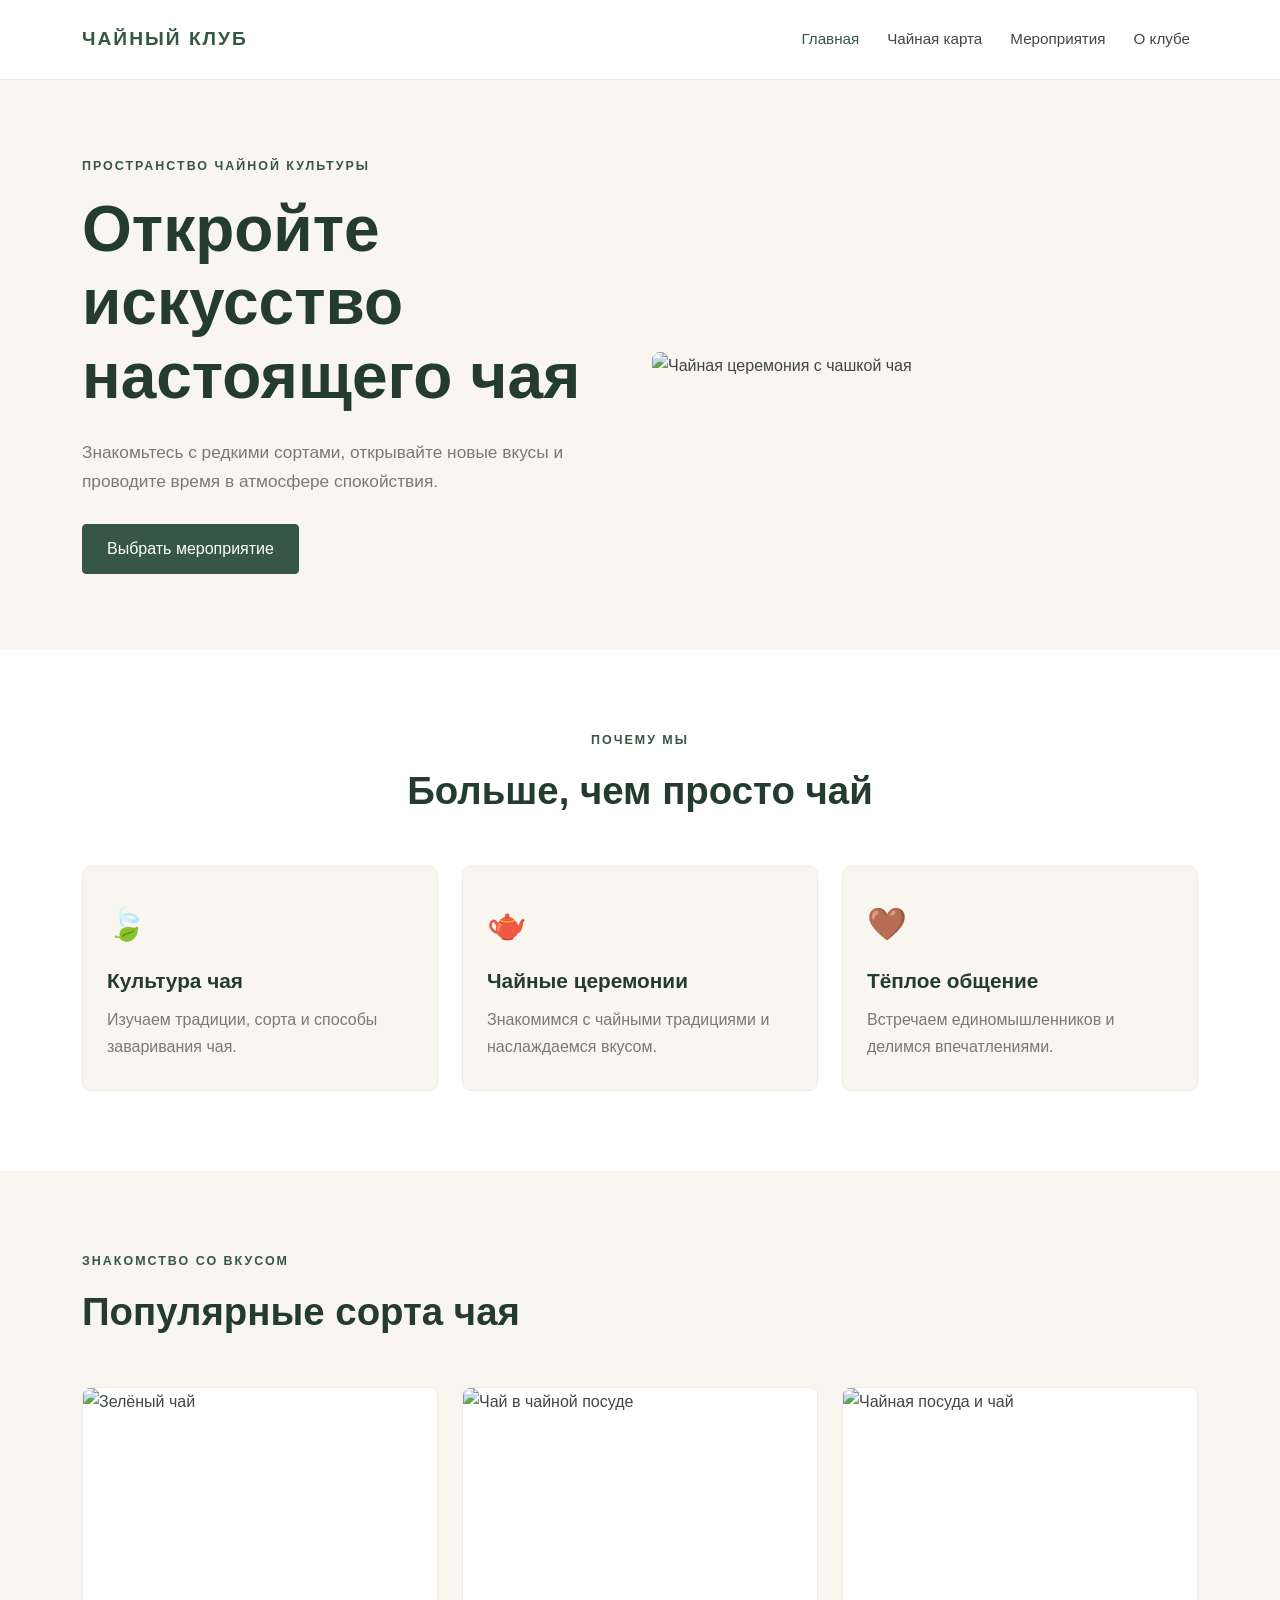
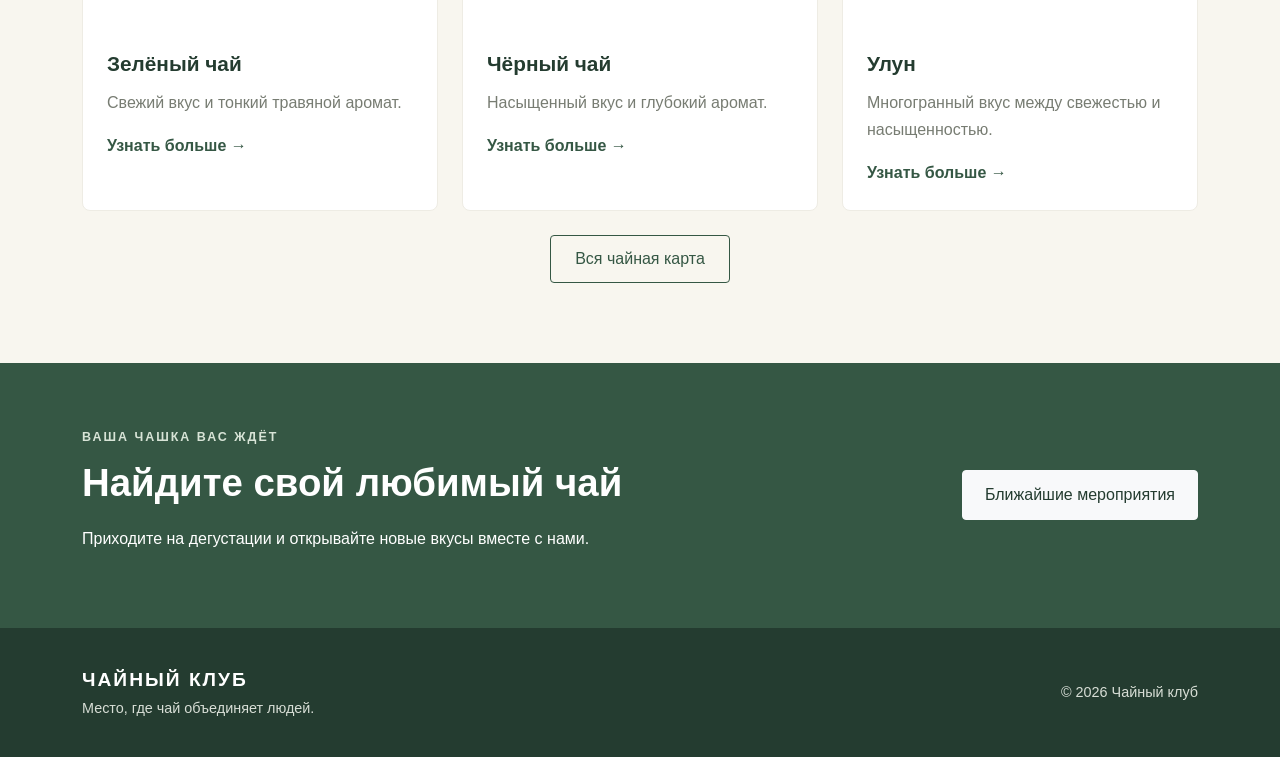
==== index.html @ 10e585de "Create tea club website with Bootstrap grid" ====
<!DOCTYPE html>
<html lang="ru">
<head>
    <meta charset="UTF-8">
    <meta name="viewport" content="width=device-width, initial-scale=1.0">
    <meta name="description" content="Чайный клуб — пространство чайной культуры, дегустаций и уютных встреч.">
    <title>Чайный клуб — пространство чайной культуры</title>

    <!-- Bootstrap CSS -->
    <link href="https://cdn.jsdelivr.net/npm/bootstrap@5.3.3/dist/css/bootstrap.min.css" rel="stylesheet">

    <!-- Собственные стили -->
    <link rel="stylesheet" href="css/custom.css">
</head>
<body>

    <!-- Шапка сайта -->
    <header class="site-header">
        <nav class="navbar navbar-expand-lg">
            <div class="container">
                <a class="navbar-brand" href="index.html">ЧАЙНЫЙ КЛУБ</a>

                <button class="navbar-toggler" type="button"
                        data-bs-toggle="collapse"
                        data-bs-target="#mainNavigation"
                        aria-controls="mainNavigation"
                        aria-expanded="false"
                        aria-label="Открыть меню">
                    <span class="navbar-toggler-icon"></span>
                </button>

                <div class="collapse navbar-collapse" id="mainNavigation">
                    <ul class="navbar-nav ms-auto">
                        <li class="nav-item">
                            <a class="nav-link active" href="index.html">Главная</a>
                        </li>
                        <li class="nav-item">
                            <a class="nav-link" href="tea.html">Чайная карта</a>
                        </li>
                        <li class="nav-item">
                            <a class="nav-link" href="events.html">Мероприятия</a>
                        </li>
                        <li class="nav-item">
                            <a class="nav-link" href="about.html">О клубе</a>
                        </li>
                    </ul>
                </div>
            </div>
        </nav>
    </header>

    <main>
        <!-- Главный экран -->
        <section class="hero-section">
            <div class="container">
                <div class="row align-items-center g-4">
                    <div class="col-12 col-lg-6">
                        <p class="hero-label">ПРОСТРАНСТВО ЧАЙНОЙ КУЛЬТУРЫ</p>
                        <h1>Откройте искусство настоящего чая</h1>
                        <p class="hero-description">
                            Знакомьтесь с редкими сортами, открывайте новые вкусы
                            и проводите время в атмосфере спокойствия.
                        </p>
                        <a href="events.html" class="btn btn-tea">
                            Выбрать мероприятие
                        </a>
                    </div>

                    <div class="col-12 col-lg-6">
                        <img
                            src="https://images.unsplash.com/photo-1544787219-7f47ccb76574?auto=format&fit=crop&w=1000&q=85"
                            class="img-fluid hero-image"
                            alt="Чайная церемония с чашкой чая">
                    </div>
                </div>
            </div>
        </section>

        <!-- Преимущества клуба -->
        <section class="advantages-section section-padding">
            <div class="container">
                <div class="section-heading text-center">
                    <p class="section-label">ПОЧЕМУ МЫ</p>
                    <h2>Больше, чем просто чай</h2>
                </div>

                <div class="row g-4 mt-3">
                    <div class="col-12 col-md-4">
                        <article class="advantage-card h-100">
                            <div class="advantage-icon">🍃</div>
                            <h3>Культура чая</h3>
                            <p>Изучаем традиции, сорта и способы заваривания чая.</p>
                        </article>
                    </div>

                    <div class="col-12 col-md-4">
                        <article class="advantage-card h-100">
                            <div class="advantage-icon">🫖</div>
                            <h3>Чайные церемонии</h3>
                            <p>Знакомимся с чайными традициями и наслаждаемся вкусом.</p>
                        </article>
                    </div>

                    <div class="col-12 col-md-4">
                        <article class="advantage-card h-100">
                            <div class="advantage-icon">🤎</div>
                            <h3>Тёплое общение</h3>
                            <p>Встречаем единомышленников и делимся впечатлениями.</p>
                        </article>
                    </div>
                </div>
            </div>
        </section>

        <!-- Популярные сорта чая -->
        <section class="tea-section section-padding">
            <div class="container">
                <div class="section-heading">
                    <p class="section-label">ЗНАКОМСТВО СО ВКУСОМ</p>
                    <h2>Популярные сорта чая</h2>
                </div>

                <div class="row g-4 mt-2">
                    <div class="col-12 col-md-6 col-lg-4">
                        <article class="tea-card h-100">
                            <img
                                src="https://images.unsplash.com/photo-1556679343-c7306c1976bc?auto=format&fit=crop&w=800&q=85"
                                class="card-img-top"
                                alt="Зелёный чай">
                            <div class="tea-card-body">
                                <h3>Зелёный чай</h3>
                                <p>Свежий вкус и тонкий травяной аромат.</p>
                                <a href="tea.html" class="text-link">Узнать больше →</a>
                            </div>
                        </article>
                    </div>

                    <div class="col-12 col-md-6 col-lg-4">
                        <article class="tea-card h-100">
                            <img
                                src="https://images.unsplash.com/photo-1571934811356-5cc061b6821f?auto=format&fit=crop&w=800&q=85"
                                class="card-img-top"
                                alt="Чай в чайной посуде">
                            <div class="tea-card-body">
                                <h3>Чёрный чай</h3>
                                <p>Насыщенный вкус и глубокий аромат.</p>
                                <a href="tea.html" class="text-link">Узнать больше →</a>
                            </div>
                        </article>
                    </div>

                    <div class="col-12 col-md-6 col-lg-4">
                        <article class="tea-card h-100">
                            <img
                                src="https://images.unsplash.com/photo-1563911892437-1feda0179e1b?auto=format&fit=crop&w=800&q=85"
                                class="card-img-top"
                                alt="Чайная посуда и чай">
                            <div class="tea-card-body">
                                <h3>Улун</h3>
                                <p>Многогранный вкус между свежестью и насыщенностью.</p>
                                <a href="tea.html" class="text-link">Узнать больше →</a>
                            </div>
                        </article>
                    </div>
                </div>

                <div class="text-center mt-4">
                    <a href="tea.html" class="btn btn-outline-tea">
                        Вся чайная карта
                    </a>
                </div>
            </div>
        </section>

        <!-- Приглашение на мероприятие -->
        <section class="invitation-section">
            <div class="container">
                <div class="row align-items-center g-4">
                    <div class="col-12 col-lg-8">
                        <p class="section-label">ВАША ЧАШКА ВАС ЖДЁТ</p>
                        <h2>Найдите свой любимый чай</h2>
                        <p>Приходите на дегустации и открывайте новые вкусы вместе с нами.</p>
                    </div>
                    <div class="col-12 col-lg-4 text-lg-end">
                        <a href="events.html" class="btn btn-light">
                            Ближайшие мероприятия
                        </a>
                    </div>
                </div>
            </div>
        </section>
    </main>

    <!-- Подвал сайта -->
    <footer class="site-footer">
        <div class="container">
            <div class="row g-3 align-items-center">
                <div class="col-12 col-md-6">
                    <a class="footer-brand" href="index.html">ЧАЙНЫЙ КЛУБ</a>
                    <p class="footer-text">Место, где чай объединяет людей.</p>
                </div>
                <div class="col-12 col-md-6 text-md-end">
                    <p class="footer-text">© 2026 Чайный клуб</p>
                </div>
            </div>
        </div>
    </footer>
    
    <!-- Bootstrap JavaScript -->
    <script src="https://cdn.jsdelivr.net/npm/bootstrap@5.3.3/dist/js/bootstrap.bundle.min.js"></script>
</body>
</html>
---- css/custom.css ----
/* Основные настройки */
:root {
    --tea-green: #355744;
    --tea-dark: #243c30;
    --tea-cream: #f8f6ef;
    --tea-beige: #eee8da;
    --tea-text: #41483f;
    --tea-muted: #777c72;
    --tea-white: #ffffff;
}

body {
    margin: 0;
    background-color: var(--tea-white);
    color: var(--tea-text);
    font-family: Arial, sans-serif;
    line-height: 1.7;
}

h1, h2, h3, p {
    margin-top: 0;
}

h1, h2, h3 {
    color: var(--tea-dark);
    font-weight: 600;
}

h1 {
    font-size: clamp(2.3rem, 5vw, 4.2rem);
    line-height: 1.15;
    margin-bottom: 24px;
}

h2 {
    font-size: clamp(1.8rem, 3vw, 2.6rem);
    margin-bottom: 18px;
}

h3 {
    font-size: 1.3rem;
    margin-bottom: 12px;
}

a {
    text-decoration: none;
}

/* Шапка и навигация */
.site-header {
    background-color: var(--tea-white);
    border-bottom: 1px solid #ece9df;
}

.navbar {
    padding-top: 18px;
    padding-bottom: 18px;
}

.navbar-brand,
.footer-brand {
    color: var(--tea-green);
    font-size: 1.2rem;
    font-weight: 700;
    letter-spacing: 2px;
}

.navbar-brand:hover,
.footer-brand:hover {
    color: var(--tea-dark);
}

.navbar .nav-link {
    color: var(--tea-text);
    margin-left: 12px;
    font-size: 0.95rem;
    transition: color 0.2s ease;
}

.navbar .nav-link:hover,
.navbar .nav-link.active {
    color: var(--tea-green);
}

/* Главный экран */
.hero-section {
    background-color: var(--tea-cream);
    padding: 76px 0;
}

.hero-label,
.section-label {
    color: var(--tea-green);
    font-size: 0.78rem;
    font-weight: 700;
    letter-spacing: 2px;
    margin-bottom: 16px;
}

.hero-description {
    max-width: 520px;
    color: var(--tea-muted);
    font-size: 1.08rem;
    margin-bottom: 28px;
}

.hero-image {
    width: 100%;
    height: 440px;
    object-fit: cover;
    border-radius: 8px;
}

/* Кнопки */
.btn-tea {
    background-color: var(--tea-green);
    color: var(--tea-white);
    border: 1px solid var(--tea-green);
    border-radius: 4px;
    padding: 12px 24px;
    transition: background-color 0.2s ease;
}

.btn-tea:hover {
    background-color: var(--tea-dark);
    border-color: var(--tea-dark);
    color: var(--tea-white);
}

.btn-outline-tea {
    color: var(--tea-green);
    border: 1px solid var(--tea-green);
    border-radius: 4px;
    padding: 11px 24px;
}

.btn-outline-tea:hover {
    background-color: var(--tea-green);
    color: var(--tea-white);
}

/* Общие отступы и заголовки секций */
.section-padding {
    padding: 80px 0;
}

.section-heading {
    margin-bottom: 28px;
}

.section-heading.text-center {
    max-width: 700px;
    margin-left: auto;
    margin-right: auto;
}

/* Преимущества клуба */
.advantages-section {
    background-color: var(--tea-white);
}

.advantage-card {
    background-color: var(--tea-cream);
    border: 1px solid #eeece4;
    border-radius: 8px;
    padding: 30px 24px;
    transition: transform 0.2s ease, box-shadow 0.2s ease;
}

.advantage-card:hover {
    transform: translateY(-4px);
    box-shadow: 0 10px 28px rgba(36, 60, 48, 0.08);
}

.advantage-icon {
    font-size: 2rem;
    margin-bottom: 18px;
}

.advantage-card p {
    color: var(--tea-muted);
    margin-bottom: 0;
}

/* Карточки чая */
.tea-section {
    background-color: var(--tea-cream);
}

.tea-card {
    overflow: hidden;
    background-color: var(--tea-white);
    border: 1px solid #eeece4;
    border-radius: 8px;
    transition: transform 0.2s ease, box-shadow 0.2s ease;
}

.tea-card:hover {
    transform: translateY(-4px);
    box-shadow: 0 12px 28px rgba(36, 60, 48, 0.1);
}

.tea-card .card-img-top {
    display: block;
    width: 100%;
    height: 240px;
    object-fit: cover;
}

.tea-card-body {
    padding: 24px;
}

.tea-card-body p {
    color: var(--tea-muted);
}

.text-link {
    color: var(--tea-green);
    font-weight: 600;
}

.text-link:hover {
    color: var(--tea-dark);
}

/* Приглашение на мероприятие */
.invitation-section {
    padding: 64px 0;
    background-color: var(--tea-green);
    color: var(--tea-white);
}

.invitation-section h2 {
    color: var(--tea-white);
}

.invitation-section p {
    margin-bottom: 12px;
}

.invitation-section .section-label {
    color: #d8e4d7;
}

.invitation-section .btn-light {
    color: var(--tea-dark);
    border-radius: 4px;
    padding: 12px 22px;
}

.invitation-section .btn-light:hover {
    background-color: var(--tea-beige);
}

/* Подвал сайта */
.site-footer {
    background-color: var(--tea-dark);
    color: var(--tea-white);
    padding: 36px 0;
}

.footer-brand {
    color: var(--tea-white);
}

.footer-brand:hover {
    color: #d8e4d7;
}

.footer-text {
    color: #d8ded6;
    margin-bottom: 0;
    font-size: 0.9rem;
}

/* Адаптация под небольшие экраны */
@media (max-width: 767.98px) {
    .hero-section {
        padding: 44px 0;
    }

    .hero-image {
        height: 300px;
    }

    .section-padding {
        padding: 54px 0;
    }

    .navbar .nav-link {
        margin-left: 0;
        padding: 10px 0;
    }

    .invitation-section {
        padding: 48px 0;
    }

    .tea-card .card-img-top {
        height: 220px;
    }
}
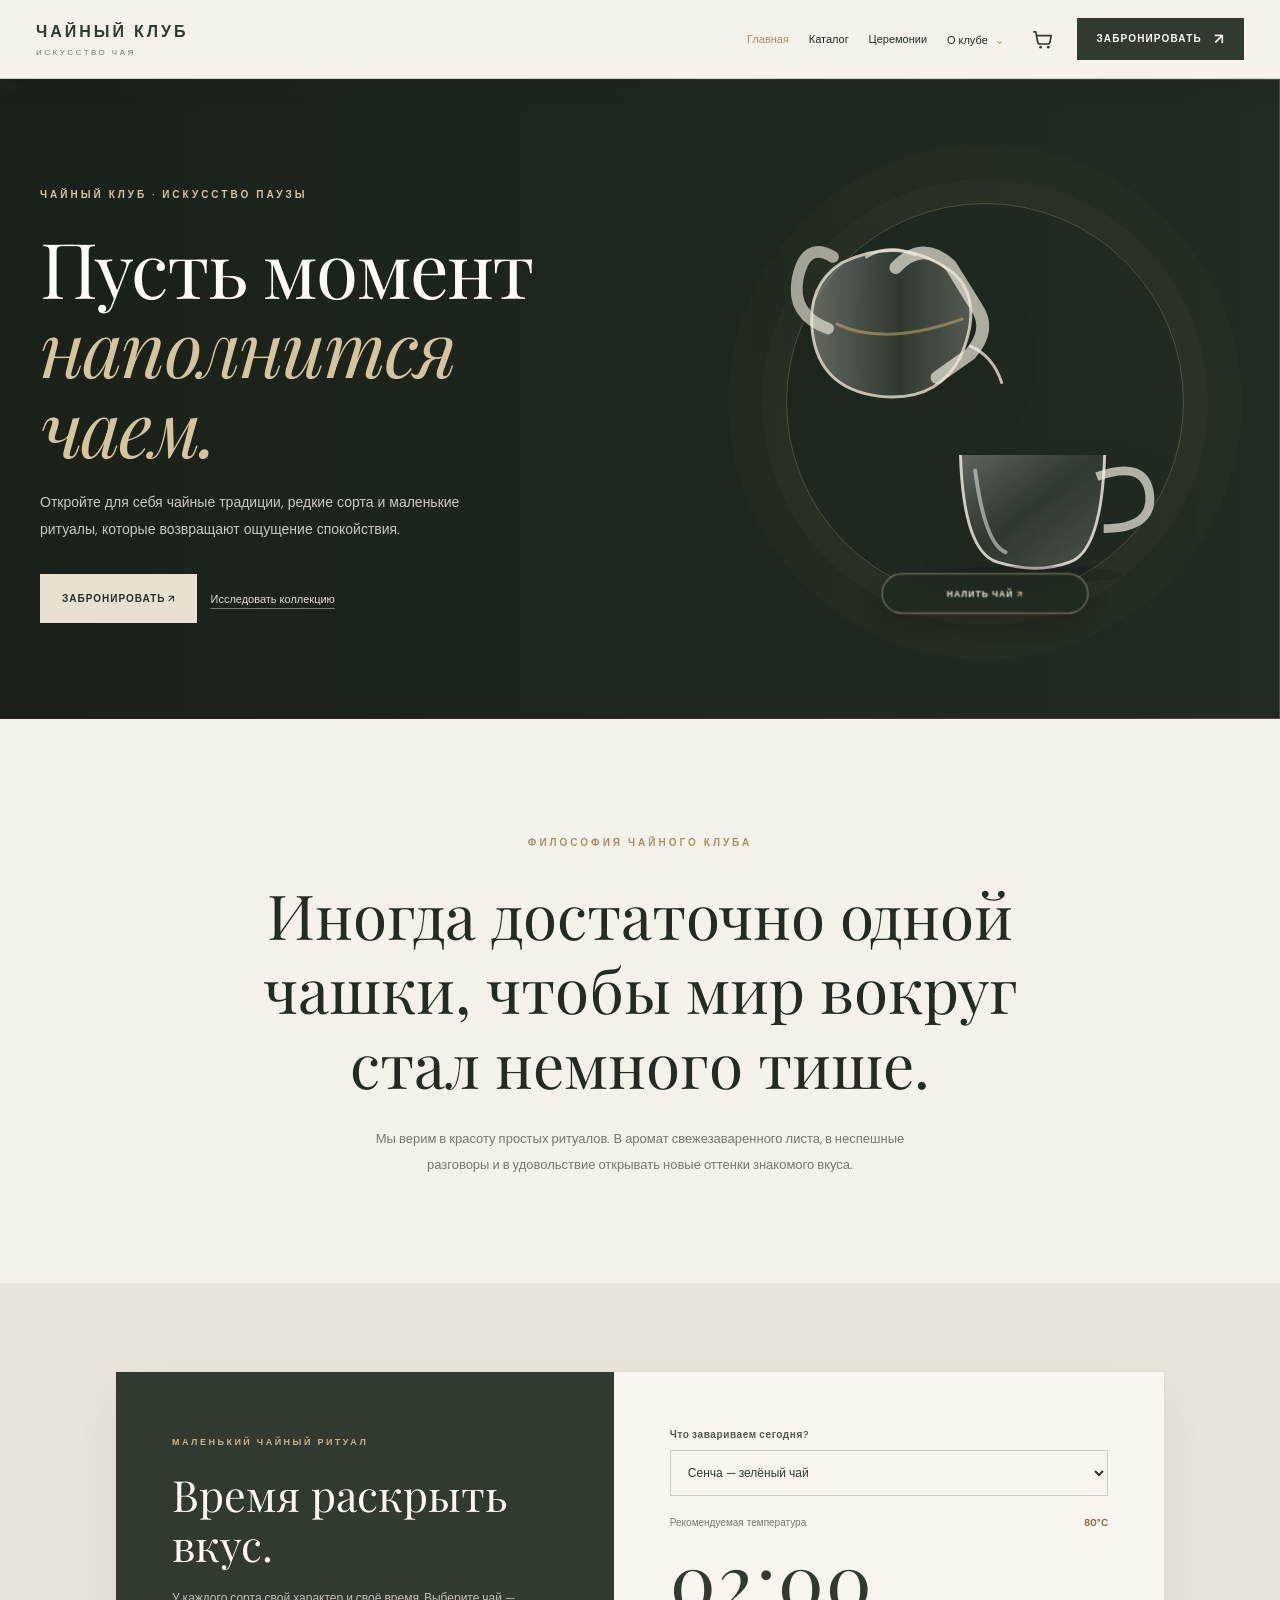
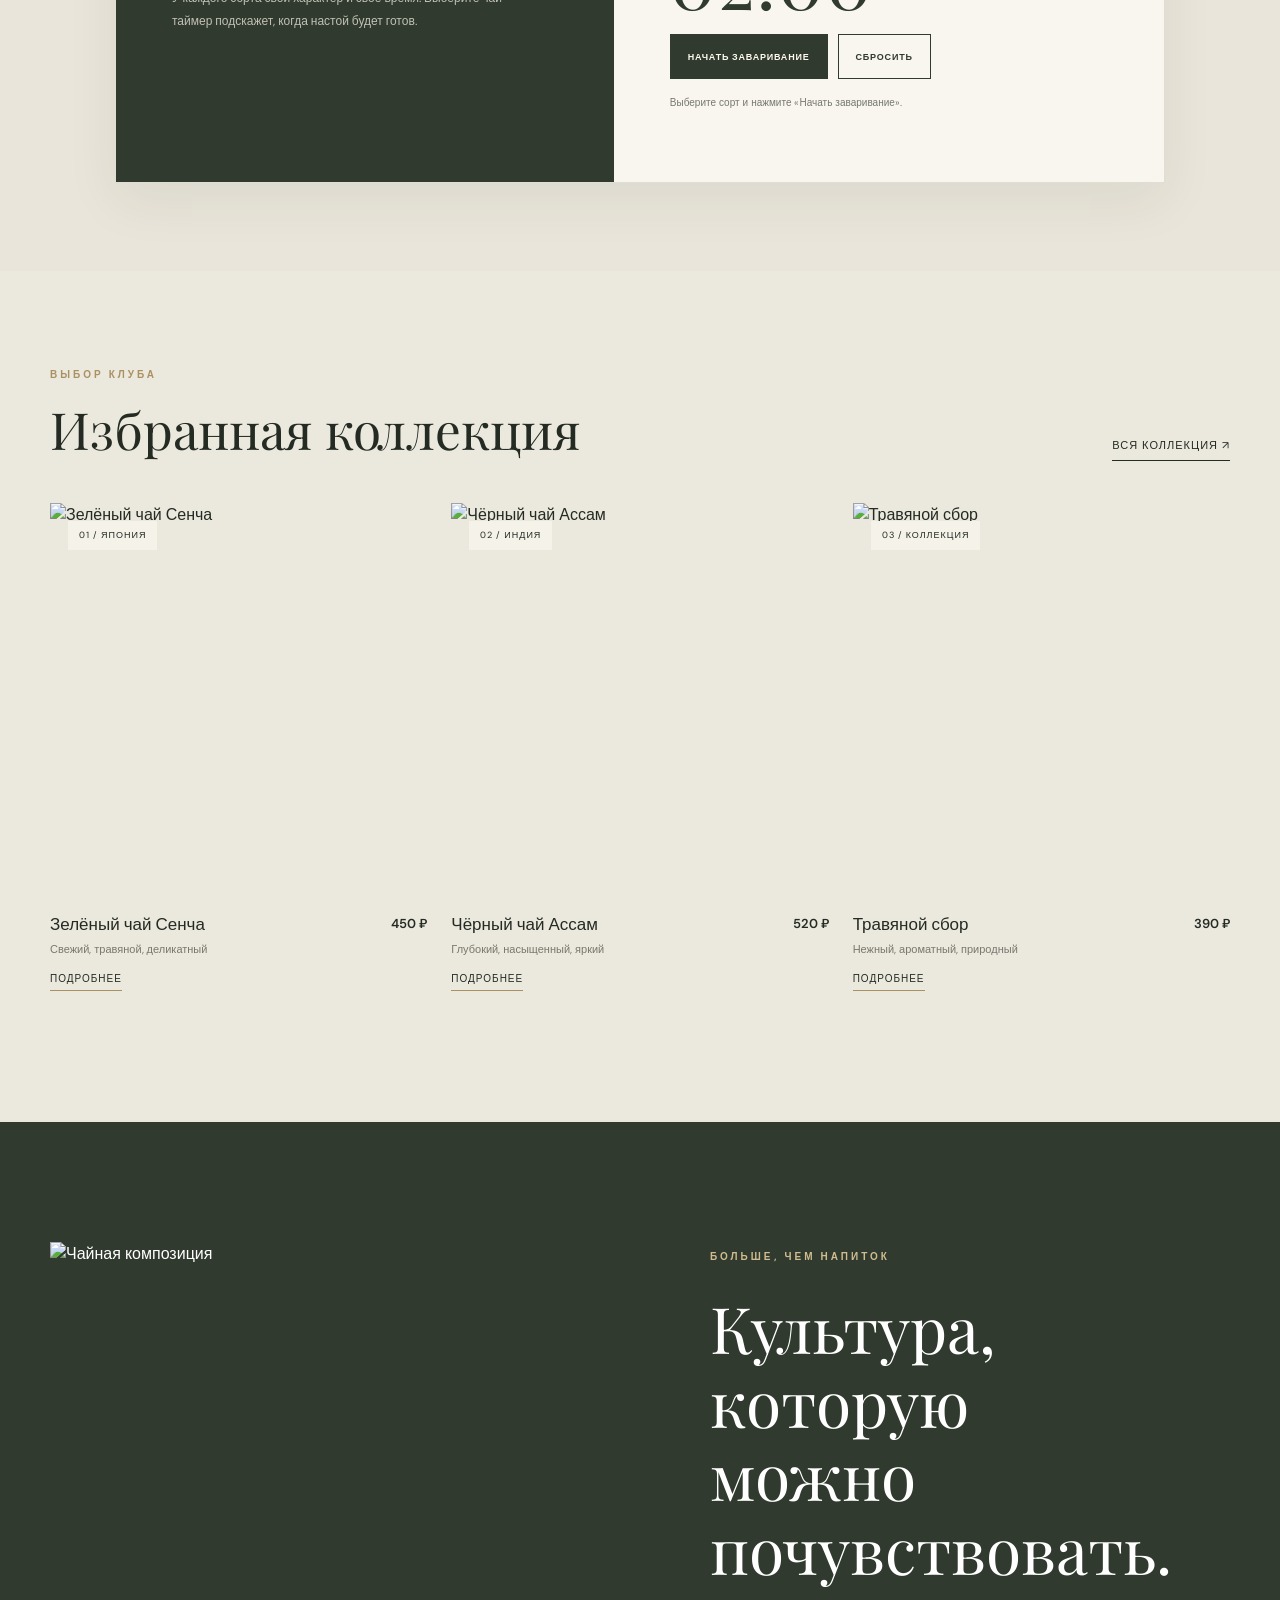
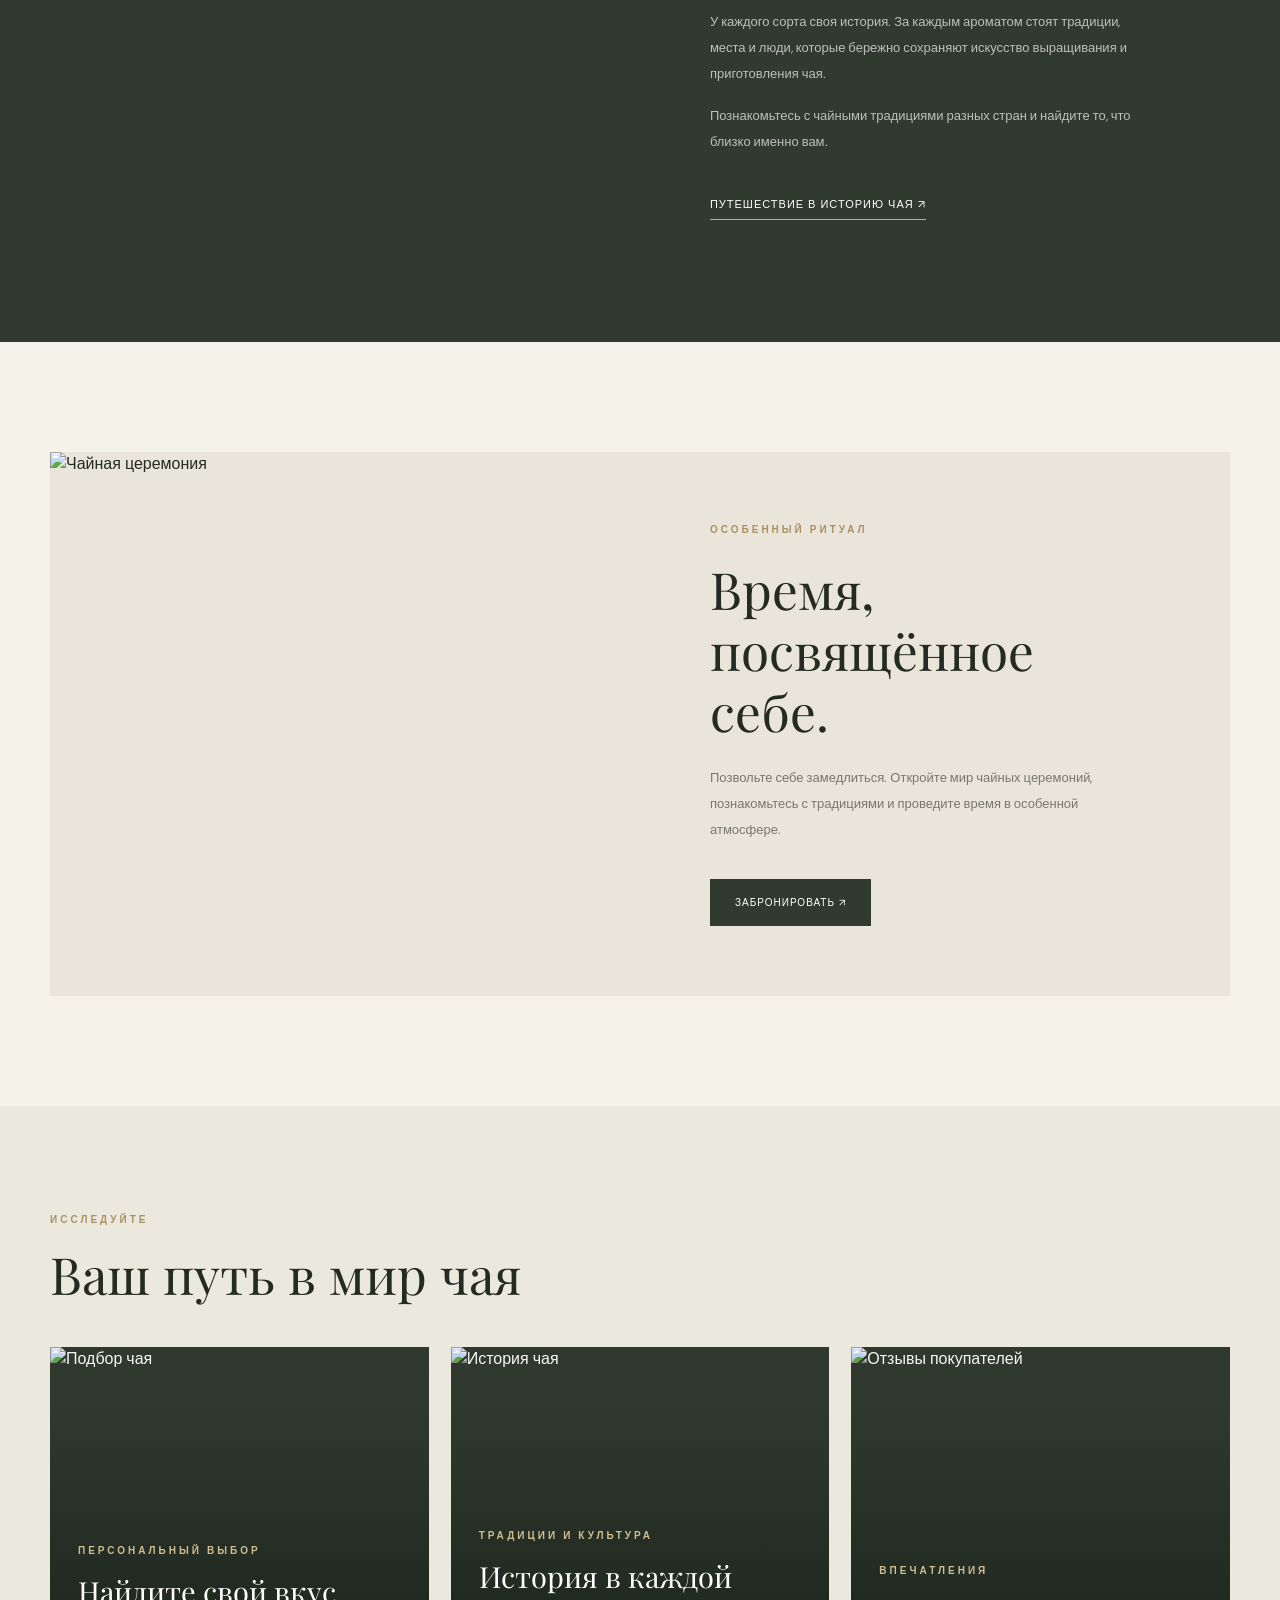
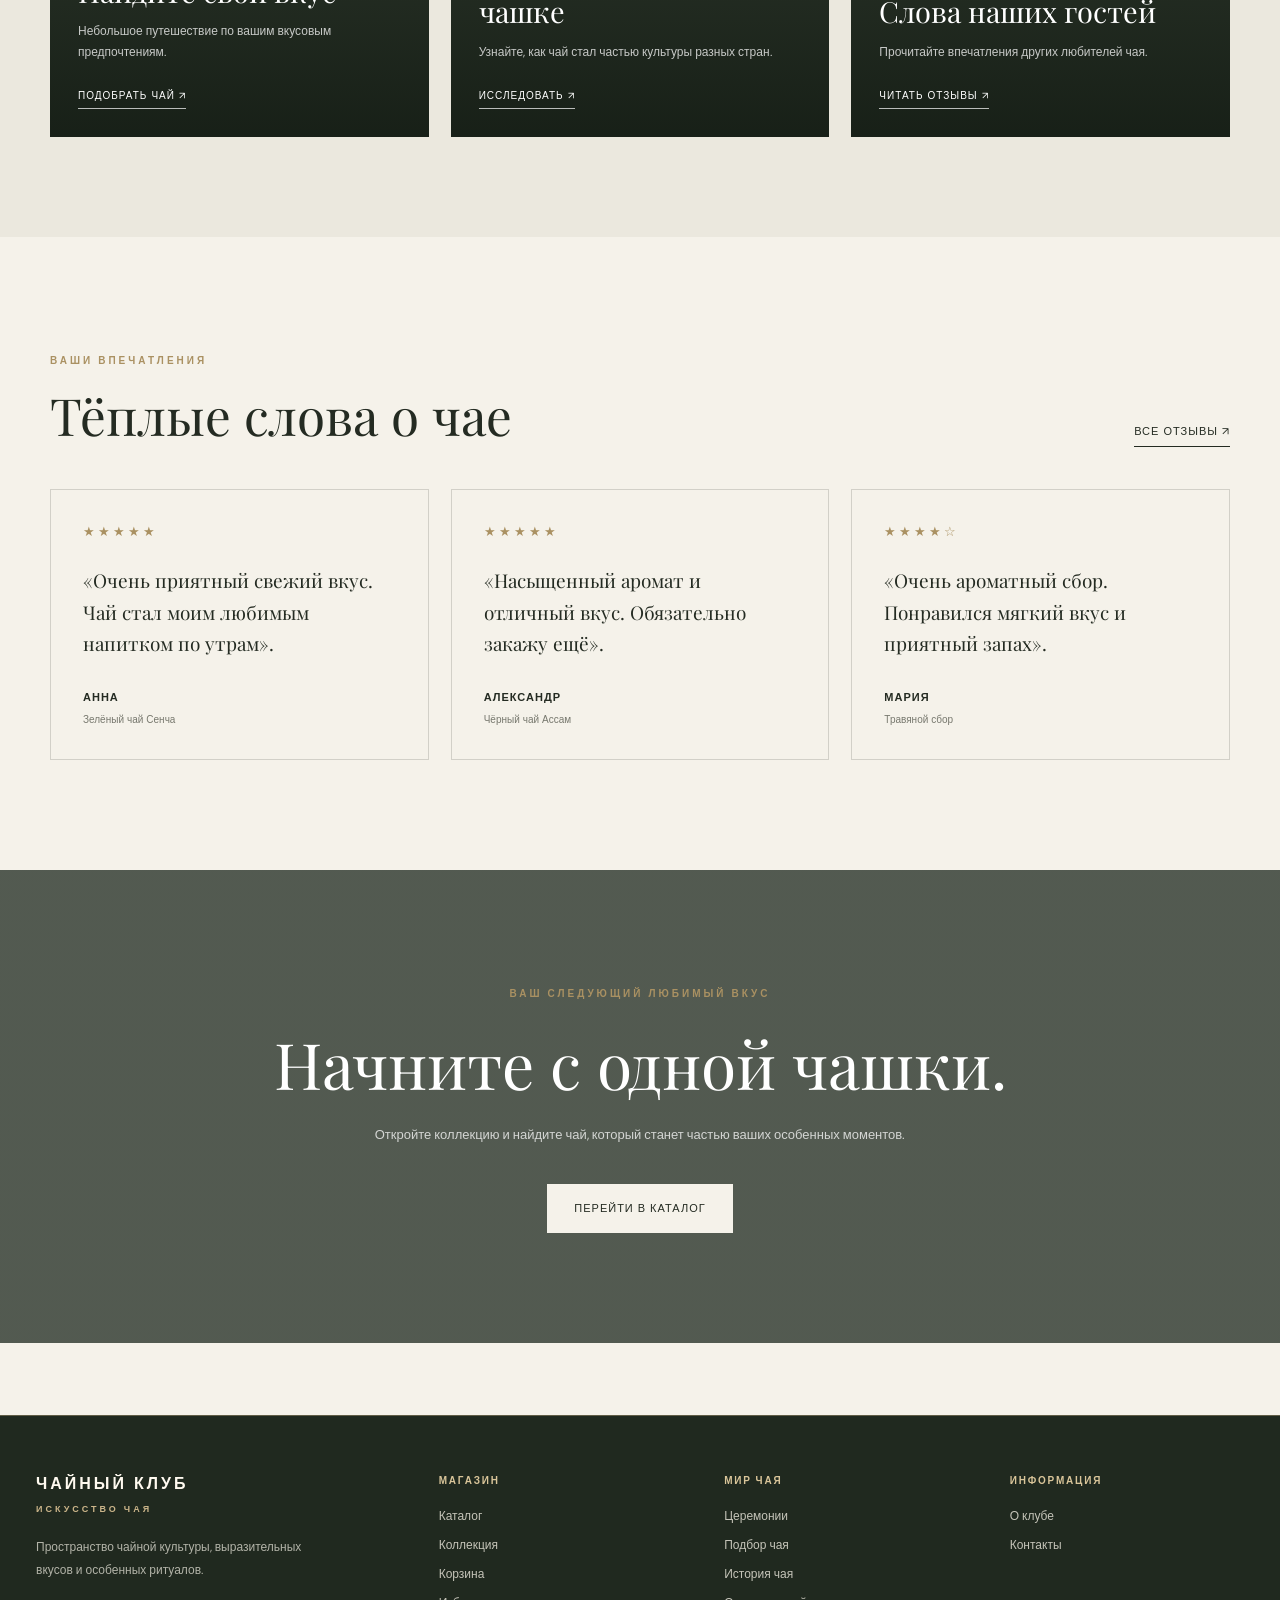
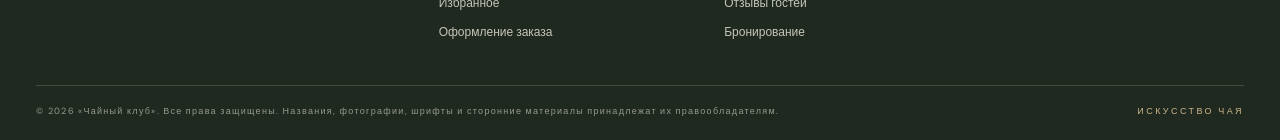
==== commit 7dc8cda7: "Update Tea Club website" ====
--- a/index.html
+++ b/index.html
@@ -1,213 +1,1172 @@
 
 <!DOCTYPE html>
+
 <html lang="ru">
 <head>
-    <meta charset="UTF-8">
-    <meta name="viewport" content="width=device-width, initial-scale=1.0">
-    <meta name="description" content="Чайный клуб — пространство чайной культуры, дегустаций и уютных встреч.">
-    <title>Чайный клуб — пространство чайной культуры</title>
-
-    <!-- Bootstrap CSS -->
-    <link href="https://cdn.jsdelivr.net/npm/bootstrap@5.3.3/dist/css/bootstrap.min.css" rel="stylesheet">
-
-    <!-- Собственные стили -->
-    <link rel="stylesheet" href="css/custom.css">
+<meta charset="utf-8"/>
+<meta content="width=device-width, initial-scale=1.0" name="viewport"/>
+<title>ЧАЙНЫЙ КЛУБ — искусство настоящего чая</title>
+<meta content="Главная страница Чайного клуба: культура чая, популярные сорта и знакомство с коллекцией." name="description"/>
+<link href="https://fonts.googleapis.com" rel="preconnect"/>
+<link crossorigin="" href="https://fonts.gstatic.com" rel="preconnect"/>
+<link href="https://fonts.googleapis.com/css2?family=DM+Sans:wght@400;500;600;700&amp;family=Playfair+Display:wght@400;500;600;700&amp;display=swap" rel="stylesheet"/>
+<link href="https://cdn.jsdelivr.net/npm/bootstrap@5.3.3/dist/css/bootstrap.min.css" rel="stylesheet"/>
+<style>
+        :root {
+            --ink: #242b22;
+            --olive: #485442;
+            --olive-dark: #303a2e;
+            --cream: #f5f2ea;
+            --paper: #ebe7dc;
+            --muted: #77786e;
+            --gold: #aa9162;
+            --line: rgba(36,43,34,.17);
+        }
+
+        * {
+            box-sizing: border-box;
+        }
+
+        html {
+            scroll-behavior: smooth;
+        }
+
+        body {
+            margin: 0;
+            background: var(--cream);
+            color: var(--ink);
+            font-family: "DM Sans", sans-serif;
+            font-weight: 400;
+        }
+
+        a {
+            color: inherit;
+            text-decoration: none;
+        }
+
+        img {
+            display: block;
+            max-width: 100%;
+        }
+
+        .container-premium {
+            width: min(1320px, calc(100% - 100px));
+            margin: auto;
+        }
+
+        .eyebrow {
+            font-size: 10px;
+            letter-spacing: 3px;
+            text-transform: uppercase;
+            color: var(--gold);
+            font-weight: 700;
+        }
+
+        .serif {
+            font-family: "Playfair Display", Georgia, serif;
+            font-weight: 400;
+        }
+
+        /* NAVIGATION */
+
+        .premium-nav {
+            position: relative;
+            z-index: 100;
+            background: var(--cream);
+            border-bottom: 1px solid var(--line);
+        }
+
+        .nav-inner {
+            min-height: 82px;
+            display: flex;
+            align-items: center;
+            justify-content: space-between;
+            gap: 30px;
+        }
+
+        .brand {
+            font-size: 18px;
+            letter-spacing: 4px;
+            font-weight: 700;
+            white-space: nowrap;
+        }
+
+        .brand small {
+            display: block;
+            font-size: 8px;
+            font-weight: 500;
+            letter-spacing: 3px;
+            color: var(--muted);
+            margin-top: 4px;
+        }
+
+        .nav-links {
+            display: flex;
+            align-items: center;
+            gap: 26px;
+            font-size: 12px;
+        }
+
+        .nav-links a {
+            transition: color .2s;
+        }
+
+        .nav-links a:hover {
+            color: var(--gold);
+        }
+
+        .nav-actions {
+            display: flex;
+            gap: 18px;
+            align-items: center;
+            font-size: 12px;
+            white-space: nowrap;
+        }
+
+        .nav-menu-btn {
+            display: none;
+            background: none;
+            border: 1px solid var(--line);
+            padding: 9px 13px;
+            font-size: 12px;
+        }
+
+        /* HERO */
+
+        .hero {
+            min-height: 700px;
+            position: relative;
+            display: flex;
+            align-items: center;
+            overflow: hidden;
+            background: #323c30;
+            color: white;
+        }
+
+        .hero-image {
+            position: absolute;
+            inset: 0;
+            width: 100%;
+            height: 100%;
+            object-fit: cover;
+            object-position: center 55%;
+        }
+
+        .hero::after {
+            content: "";
+            position: absolute;
+            inset: 0;
+            background: linear-gradient(
+                90deg,
+                rgba(22,29,22,.88) 0%,
+                rgba(22,29,22,.65) 42%,
+                rgba(22,29,22,.08) 100%
+            );
+        }
+
+        .hero-content {
+            position: relative;
+            z-index: 2;
+            width: min(1320px, calc(100% - 100px));
+            margin: auto;
+            padding: 90px 0;
+        }
+
+        .hero .eyebrow {
+            color: #d0bc91;
+        }
+
+        .hero h1 {
+            max-width: 760px;
+            font-size: clamp(52px, 7vw, 100px);
+            line-height: 1.04;
+            margin: 32px 0 24px;
+            letter-spacing: -2px;
+        }
+
+        .hero-description {
+            max-width: 420px;
+            color: rgba(255,255,255,.78);
+            line-height: 1.9;
+            font-size: 14px;
+        }
+
+        .hero-buttons {
+            display: flex;
+            gap: 15px;
+            margin-top: 38px;
+            flex-wrap: wrap;
+        }
+
+        .button-light {
+            display: inline-flex;
+            align-items: center;
+            justify-content: center;
+            padding: 16px 27px;
+            background: var(--cream);
+            color: var(--ink);
+            font-size: 11px;
+            letter-spacing: 1px;
+            text-transform: uppercase;
+            transition: .25s;
+        }
+
+        .button-light:hover {
+            background: white;
+            transform: translateY(-2px);
+        }
+
+        .button-outline-light {
+            display: inline-flex;
+            align-items: center;
+            justify-content: center;
+            padding: 15px 26px;
+            border: 1px solid rgba(255,255,255,.55);
+            color: white;
+            font-size: 11px;
+            letter-spacing: 1px;
+            text-transform: uppercase;
+            transition: .25s;
+        }
+
+        .button-outline-light:hover {
+            background: white;
+            color: var(--ink);
+        }
+
+        .hero-note {
+            position: absolute;
+            right: 50px;
+            bottom: 36px;
+            z-index: 2;
+            font-size: 9px;
+            letter-spacing: 2px;
+            color: rgba(255,255,255,.75);
+            text-transform: uppercase;
+        }
+
+        /* INTRO */
+
+        .intro {
+            padding: 110px 0 105px;
+            text-align: center;
+        }
+
+        .intro h2 {
+            max-width: 850px;
+            margin: 25px auto;
+            font-size: clamp(34px, 5vw, 62px);
+            line-height: 1.2;
+        }
+
+        .intro p {
+            max-width: 590px;
+            margin: auto;
+            color: var(--muted);
+            font-size: 13px;
+            line-height: 2;
+        }
+
+        /* COLLECTION */
+
+        .collection {
+            padding: 90px 0 110px;
+            background: #ebe8de;
+        }
+
+        .section-heading {
+            display: flex;
+            align-items: end;
+            justify-content: space-between;
+            gap: 25px;
+            margin-bottom: 42px;
+        }
+
+        .section-heading h2 {
+            font-size: clamp(35px, 4vw, 55px);
+            margin: 14px 0 0;
+        }
+
+        .minimal-link {
+            border-bottom: 1px solid var(--ink);
+            padding-bottom: 6px;
+            font-size: 11px;
+            letter-spacing: 1px;
+            text-transform: uppercase;
+        }
+
+        .product-grid {
+            display: grid;
+            grid-template-columns: repeat(3, 1fr);
+            gap: 24px;
+        }
+
+        .product-image {
+            position: relative;
+            overflow: hidden;
+            background: #ddd8ca;
+        }
+
+        .product-image img {
+            width: 100%;
+            height: 390px;
+            object-fit: cover;
+            transition: transform .6s;
+        }
+
+        .product-card:hover .product-image img {
+            transform: scale(1.045);
+        }
+
+        .product-tag {
+            position: absolute;
+            top: 18px;
+            left: 18px;
+            padding: 8px 11px;
+            background: var(--cream);
+            color: var(--ink);
+            font-size: 9px;
+            text-transform: uppercase;
+            letter-spacing: 1px;
+        }
+
+        .product-info {
+            padding: 21px 0;
+            display: flex;
+            justify-content: space-between;
+            gap: 15px;
+            align-items: start;
+        }
+
+        .product-info h3 {
+            font-size: 17px;
+            font-weight: 500;
+            margin: 0 0 7px;
+        }
+
+        .product-info p {
+            font-size: 11px;
+            color: var(--muted);
+            margin: 0;
+        }
+
+        .product-price {
+            font-size: 13px;
+            white-space: nowrap;
+            font-weight: 600;
+        }
+
+        .product-details {
+            display: inline-block;
+            margin-top: 13px;
+            font-size: 10px;
+            text-transform: uppercase;
+            letter-spacing: 1px;
+            border-bottom: 1px solid var(--gold);
+            padding-bottom: 4px;
+        }
+
+        /* BRAND STORY */
+
+        .story {
+            padding: 120px 0;
+            background: var(--olive-dark);
+            color: white;
+        }
+
+        .story-grid {
+            display: grid;
+            grid-template-columns: 1.05fr .95fr;
+            gap: 85px;
+            align-items: center;
+        }
+
+        .story-image {
+            width: 100%;
+            height: 580px;
+            object-fit: cover;
+        }
+
+        .story h2 {
+            font-size: clamp(40px, 5vw, 67px);
+            line-height: 1.15;
+            margin: 24px 0;
+        }
+
+        .story p {
+            color: rgba(255,255,255,.68);
+            font-size: 13px;
+            line-height: 2;
+            max-width: 430px;
+        }
+
+        .story .minimal-link {
+            display: inline-block;
+            margin-top: 25px;
+            border-color: rgba(255,255,255,.6);
+        }
+
+        .story .eyebrow {
+            color: #d0bc91;
+        }
+
+        /* EXPERIENCE */
+
+        .experience {
+            padding: 110px 0;
+        }
+
+        .experience-grid {
+            display: grid;
+            grid-template-columns: 1fr 1fr;
+            background: #e9e5da;
+        }
+
+        .experience-image {
+            min-height: 510px;
+            width: 100%;
+            height: 100%;
+            object-fit: cover;
+        }
+
+        .experience-content {
+            padding: 70px;
+            display: flex;
+            flex-direction: column;
+            justify-content: center;
+            align-items: flex-start;
+        }
+
+        .experience-content h2 {
+            font-size: clamp(36px, 4vw, 56px);
+            line-height: 1.2;
+            margin: 22px 0;
+        }
+
+        .experience-content p {
+            color: var(--muted);
+            font-size: 13px;
+            line-height: 2;
+            max-width: 400px;
+        }
+
+        .button-dark {
+            background: var(--olive-dark);
+            color: white;
+            padding: 16px 25px;
+            font-size: 10px;
+            text-transform: uppercase;
+            letter-spacing: 1px;
+            margin-top: 20px;
+            transition: .2s;
+        }
+
+        .button-dark:hover {
+            background: var(--gold);
+            color: white;
+        }
+
+        /* DISCOVER */
+
+        .discover {
+            padding: 100px 0;
+            background: #ebe8de;
+        }
+
+        .discover-grid {
+            display: grid;
+            grid-template-columns: repeat(3, 1fr);
+            gap: 22px;
+        }
+
+        .discover-card {
+            position: relative;
+            min-height: 390px;
+            overflow: hidden;
+            background: var(--olive-dark);
+            color: white;
+        }
+
+        .discover-card img {
+            position: absolute;
+            width: 100%;
+            height: 100%;
+            inset: 0;
+            object-fit: cover;
+            transition: transform .6s;
+        }
+
+        .discover-card:hover img {
+            transform: scale(1.05);
+        }
+
+        .discover-card::after {
+            content: "";
+            position: absolute;
+            inset: 0;
+            background: linear-gradient(
+                0deg,
+                rgba(21,29,21,.9),
+                rgba(21,29,21,.04) 85%
+            );
+        }
+
+        .discover-content {
+            position: absolute;
+            z-index: 2;
+            bottom: 28px;
+            left: 28px;
+            right: 28px;
+        }
+
+        .discover-content .eyebrow {
+            color: #d0bc91;
+        }
+
+        .discover-content h3 {
+            font-size: 29px;
+            margin: 13px 0;
+        }
+
+        .discover-content p {
+            font-size: 12px;
+            line-height: 1.7;
+            color: rgba(255,255,255,.75);
+        }
+
+        .discover-content a {
+            display: inline-block;
+            margin-top: 10px;
+            padding-bottom: 5px;
+            border-bottom: 1px solid rgba(255,255,255,.7);
+            font-size: 10px;
+            letter-spacing: 1px;
+            text-transform: uppercase;
+        }
+
+        /* REVIEWS */
+
+        .reviews {
+            padding: 110px 0;
+        }
+
+        .review-grid {
+            display: grid;
+            grid-template-columns: repeat(3, 1fr);
+            gap: 22px;
+        }
+
+        .review-card {
+            padding: 32px;
+            border: 1px solid var(--line);
+            background: transparent;
+        }
+
+        .review-stars {
+            color: var(--gold);
+            letter-spacing: 3px;
+            font-size: 13px;
+        }
+
+        .review-card blockquote {
+            font-family: "Playfair Display", Georgia, serif;
+            font-size: 19px;
+            line-height: 1.65;
+            margin: 24px 0 30px;
+        }
+
+        .review-card .review-name {
+            font-size: 11px;
+            font-weight: 700;
+            text-transform: uppercase;
+            letter-spacing: 1px;
+        }
+
+        .review-card .review-product {
+            font-size: 10px;
+            color: var(--muted);
+            margin-top: 6px;
+        }
+
+        /* FINAL CTA */
+
+        .final-cta {
+            position: relative;
+            padding: 110px 20px;
+            text-align: center;
+            color: white;
+            background:
+                linear-gradient(rgba(28,39,29,.75),rgba(28,39,29,.75)),
+                url("https://images.unsplash.com/photo-1687178888460-5dcbcd5c8c18?w=1600")
+                center/cover;
+        }
+
+        .final-cta h2 {
+            font-size: clamp(42px, 5vw, 65px);
+            margin: 22px 0;
+        }
+
+        .final-cta p {
+            color: rgba(255,255,255,.75);
+            font-size: 13px;
+        }
+
+        /* FOOTER */
+
+        .footer {
+            padding: 65px 0 25px;
+            background: #20291f;
+            color: white;
+        }
+
+        .footer-brand {
+            font-size: 19px;
+            letter-spacing: 4px;
+            font-weight: 700;
+        }
+
+        .footer-description {
+            max-width: 280px;
+            color: rgba(255,255,255,.5);
+            font-size: 12px;
+            line-height: 1.9;
+            margin-top: 18px;
+        }
+
+        .footer h4 {
+            font-size: 10px;
+            letter-spacing: 2px;
+            text-transform: uppercase;
+            color: #c1ad85;
+            margin-bottom: 22px;
+        }
+
+        .footer-links a {
+            display: block;
+            font-size: 11px;
+            color: rgba(255,255,255,.65);
+            margin-bottom: 13px;
+        }
+
+        .footer-links a:hover {
+            color: white;
+        }
+
+        .footer-bottom {
+            border-top: 1px solid rgba(255,255,255,.13);
+            margin-top: 50px;
+            padding-top: 22px;
+            color: rgba(255,255,255,.45);
+            font-size: 10px;
+            display: flex;
+            justify-content: space-between;
+            gap: 20px;
+            flex-wrap: wrap;
+        }
+
+        /* MOBILE */
+
+        @media (max-width: 1050px) {
+            .nav-links {
+                gap: 14px;
+            }
+
+            .nav-links a {
+                font-size: 10px;
+            }
+
+            .nav-actions {
+                display: none;
+            }
+
+            .experience-content {
+                padding: 40px;
+            }
+        }
+
+        @media (max-width: 850px) {
+            .container-premium,
+            .hero-content {
+                width: calc(100% - 40px);
+            }
+
+            .nav-inner {
+                flex-wrap: wrap;
+                padding: 18px 0;
+            }
+
+            .nav-menu-btn {
+                display: block;
+            }
+
+            .nav-links {
+                display: none;
+                width: 100%;
+                flex-direction: column;
+                align-items: flex-start;
+                gap: 0;
+                padding: 12px 0;
+                border-top: 1px solid var(--line);
+            }
+
+            .nav-links.open {
+                display: flex;
+            }
+
+            .nav-links a {
+                display: block;
+                padding: 10px 0;
+                font-size: 12px;
+            }
+
+            .product-grid,
+            .discover-grid,
+            .review-grid {
+                grid-template-columns: 1fr 1fr;
+            }
+
+            .story-grid,
+            .experience-grid {
+                grid-template-columns: 1fr;
+                gap: 35px;
+            }
+
+            .story-image {
+                height: 420px;
+            }
+
+            .experience-image {
+                min-height: 350px;
+            }
+        }
+
+        @media (max-width: 560px) {
+            .hero {
+                min-height: 650px;
+            }
+
+            .hero h1 {
+                font-size: 54px;
+            }
+
+            .hero-note {
+                right: 20px;
+                font-size: 8px;
+            }
+
+            .intro,
+            .collection,
+            .story,
+            .experience,
+            .discover,
+            .reviews {
+                padding: 70px 0;
+            }
+
+            .product-grid,
+            .discover-grid,
+            .review-grid {
+                grid-template-columns: 1fr;
+            }
+
+            .product-image img {
+                height: 320px;
+            }
+
+            .section-heading {
+                align-items: flex-start;
+                flex-direction: column;
+            }
+
+            .experience-content {
+                padding: 35px 25px;
+            }
+
+            .story-image {
+                height: 330px;
+            }
+
+            .final-cta {
+                padding: 80px 20px;
+            }
+
+            .footer-bottom {
+                flex-direction: column;
+            }
+        }
+    </style>
+<link href="css/site-components.css" rel="stylesheet"/>
 </head>
 <body>
-
-    <!-- Шапка сайта -->
-    <header class="site-header">
-        <nav class="navbar navbar-expand-lg">
-            <div class="container">
-                <a class="navbar-brand" href="index.html">ЧАЙНЫЙ КЛУБ</a>
-
-                <button class="navbar-toggler" type="button"
-                        data-bs-toggle="collapse"
-                        data-bs-target="#mainNavigation"
-                        aria-controls="mainNavigation"
-                        aria-expanded="false"
-                        aria-label="Открыть меню">
-                    <span class="navbar-toggler-icon"></span>
-                </button>
-
-                <div class="collapse navbar-collapse" id="mainNavigation">
-                    <ul class="navbar-nav ms-auto">
-                        <li class="nav-item">
-                            <a class="nav-link active" href="index.html">Главная</a>
-                        </li>
-                        <li class="nav-item">
-                            <a class="nav-link" href="tea.html">Чайная карта</a>
-                        </li>
-                        <li class="nav-item">
-                            <a class="nav-link" href="events.html">Мероприятия</a>
-                        </li>
-                        <li class="nav-item">
-                            <a class="nav-link" href="about.html">О клубе</a>
-                        </li>
-                    </ul>
-                </div>
-            </div>
-        </nav>
-    </header>
-
-    <main>
-        <!-- Главный экран -->
-        <section class="hero-section">
-            <div class="container">
-                <div class="row align-items-center g-4">
-                    <div class="col-12 col-lg-6">
-                        <p class="hero-label">ПРОСТРАНСТВО ЧАЙНОЙ КУЛЬТУРЫ</p>
-                        <h1>Откройте искусство настоящего чая</h1>
-                        <p class="hero-description">
-                            Знакомьтесь с редкими сортами, открывайте новые вкусы
-                            и проводите время в атмосфере спокойствия.
-                        </p>
-                        <a href="events.html" class="btn btn-tea">
-                            Выбрать мероприятие
+<div data-site-header=""></div>
+<!-- NAVIGATION -->
+<!-- INTERACTIVE HERO -->
+<section aria-labelledby="tea-hero-title" class="tea-hero">
+<img alt="" aria-hidden="true" class="tea-hero__backdrop" src="https://images.unsplash.com/photo-1687178888460-5dcbcd5c8c18?w=1800"/>
+<div class="tea-hero__inner">
+<div class="tea-hero__copy">
+<span class="tea-hero__eyebrow">Чайный клуб · искусство паузы</span>
+<h1 class="tea-hero__title" id="tea-hero-title">Пусть момент<br/><em>наполнится чаем.</em></h1>
+<p class="tea-hero__description">Откройте для себя чайные традиции, редкие сорта и маленькие ритуалы, которые возвращают ощущение спокойствия.</p>
+<div class="tea-hero__actions">
+<a class="tea-hero__primary" href="booking.html">Забронировать ↗</a>
+<a class="tea-hero__secondary" href="catalog.html">Исследовать коллекцию</a>
+</div>
+</div>
+<div class="tea-pour-scene" data-pour-scene="">
+<div aria-hidden="true" class="tea-pour-scene__halo"></div>
+<svg aria-labelledby="pour-title pour-desc" class="tea-pour-scene__svg" role="img" viewbox="0 0 520 460">
+<title id="pour-title">Чайник наливает чай в прозрачную чашку</title>
+<desc id="pour-desc">Нажмите на чашку, чтобы увидеть, как она наполняется янтарным чаем.</desc>
+<defs>
+<lineargradient id="glassBody" x1="0" x2="1" y1="0" y2="1"><stop offset="0" stop-color="#fff" stop-opacity=".28"></stop><stop offset=".48" stop-color="#e9eee5" stop-opacity=".08"></stop><stop offset="1" stop-color="#fff" stop-opacity=".2"></stop></lineargradient>
+<lineargradient id="teaAmber" x1="0" x2="0" y1="0" y2="1"><stop offset="0" stop-color="#e7b96d"></stop><stop offset="1" stop-color="#9a5929"></stop></lineargradient>
+<lineargradient id="potGlass" x1="0" x2="1"><stop offset="0" stop-color="#f7f4e9" stop-opacity=".32"></stop><stop offset=".55" stop-color="#fff" stop-opacity=".08"></stop><stop offset="1" stop-color="#f7f4e9" stop-opacity=".25"></stop></lineargradient>
+<clippath id="cupClip"><path d="M235 284 Q238 382 272 393 Q313 406 347 393 Q379 381 382 284 Z"></path></clippath>
+</defs>
+<!-- Glass teapot -->
+<path d="M105 82 Q77 65 69 104 Q62 141 100 155" fill="none" stroke="#e8e5d8" stroke-linecap="round" stroke-opacity=".65" stroke-width="12"></path>
+<path d="M169 93 Q196 64 225 91 L251 133 Q267 156 245 181 L211 205" fill="none" stroke="#e8e5d8" stroke-linecap="round" stroke-opacity=".7" stroke-width="13"></path>
+<path d="M114 88 Q174 59 226 97 Q260 125 235 184 Q211 231 151 224 Q91 216 84 159 Q78 111 114 88Z" fill="url(#potGlass)" stroke="#f2ead8" stroke-opacity=".76" stroke-width="3"></path>
+<path d="M108 150 Q157 174 238 145" fill="none" stroke="#e9bd76" stroke-opacity=".45" stroke-width="3"></path>
+<path d="M139 82 Q162 68 189 80" fill="none" stroke="#f5efdf" stroke-linecap="round" stroke-opacity=".65" stroke-width="3"></path>
+<path d="M245 173 Q268 183 277 210" fill="none" stroke="#f5efdf" stroke-linecap="round" stroke-opacity=".75" stroke-width="3"></path>
+<!-- Pouring stream -->
+<path class="tea-pour-scene__stream" d="M264 205 C278 231 287 253 300 291"></path>
+<!-- Cup -->
+<g class="tea-pour-scene__cup" tabindex="0" role="button" aria-label="Налить чай">
+<path d="M374 306 Q424 288 428 325 Q431 359 381 359" fill="none" stroke="#f1ecdf" stroke-opacity=".7" stroke-width="9"></path>
+<path d="M235 284 Q238 382 272 393 Q313 406 347 393 Q379 381 382 284" fill="url(#glassBody)" stroke="#f3efe3" stroke-opacity=".82" stroke-width="3"></path>
+<g clip-path="url(#cupClip)">
+<g class="tea-pour-scene__liquid">
+<path d="M225 325 Q305 313 392 325 L392 410 L225 410Z" fill="url(#teaAmber)" opacity=".95"></path>
+<path d="M225 325 Q305 313 392 325" fill="none" opacity=".8" stroke="#f5d79c" stroke-width="3"></path>
+</g>
+</g>
+<path d="M250 300 Q260 375 281 383" fill="none" stroke="#fff" stroke-linecap="round" stroke-opacity=".48" stroke-width="4"></path>
+</g>
+<path class="tea-pour-scene__steam" d="M284 270 Q267 246 285 228 Q301 210 286 193"></path>
+<path class="tea-pour-scene__steam" d="M324 268 Q343 245 327 225 Q315 207 333 188" style="animation-delay:.6s"></path>
+<ellipse cx="306" cy="406" fill="#0e160f" opacity=".2" rx="95" ry="9"></ellipse>
+
+</svg>
+<button class="tea-hero__pour-button" type="button" data-pour-trigger>Налить чай</button>
+</div>
+</div>
+</section>
+<!-- INTRO -->
+<section class="intro">
+<div class="container-premium">
+<span class="eyebrow">Философия чайного клуба</span>
+<h2 class="serif">
+            Иногда достаточно одной чашки,
+            чтобы мир вокруг стал немного тише.
+        </h2>
+<p>
+            Мы верим в красоту простых ритуалов.
+            В аромат свежезаваренного листа, в неспешные разговоры
+            и в удовольствие открывать новые оттенки знакомого вкуса.
+        </p>
+</div>
+</section>
+<!-- INTERACTIVE TEA TIMER -->
+<section aria-labelledby="tea-timer-title" class="tea-timer-section">
+<div class="tea-timer" data-tea-timer="">
+<div class="tea-timer__intro">
+<span class="tea-timer__eyebrow">Маленький чайный ритуал</span>
+<h2 class="tea-timer__title" id="tea-timer-title">Время раскрыть вкус.</h2>
+<p class="tea-timer__description">У каждого сорта свой характер и своё время. Выберите чай — таймер подскажет, когда настой будет готов.</p>
+</div>
+<div class="tea-timer__controls">
+<label class="tea-timer__label" for="teaTimerChoice">Что завариваем сегодня?</label>
+<select class="tea-timer__select" data-tea-choice="" id="teaTimerChoice">
+<option value="sencha">Сенча — зелёный чай</option>
+<option value="black">Чёрный чай</option>
+<option value="white">Белый чай</option>
+<option value="oolong">Улун</option>
+</select>
+<div class="tea-timer__meta"><span>Рекомендуемая температура</span><strong class="tea-timer__temperature" data-tea-temperature="">80°C</strong></div>
+<output aria-live="off" class="tea-timer__display" data-timer-display="">02:00</output>
+<div class="tea-timer__buttons">
+<button class="tea-timer__start" data-timer-start="" type="button">Начать заваривание</button>
+<button class="tea-timer__reset" data-timer-reset="" type="button">Сбросить</button>
+</div>
+<p aria-live="polite" class="tea-timer__message" data-timer-message="">Выберите сорт и нажмите «Начать заваривание».</p>
+</div>
+</div>
+</section>
+<!-- COLLECTION -->
+<section class="collection">
+<div class="container-premium">
+<div class="section-heading">
+<div>
+<span class="eyebrow">Выбор клуба</span>
+<h2 class="serif">Избранная коллекция</h2>
+</div>
+<a class="minimal-link" href="catalog.html">
+                Вся коллекция ↗
+            </a>
+</div>
+<div class="product-grid">
+<article class="product-card">
+<a class="product-image" href="product.html">
+<img alt="Зелёный чай Сенча" src="https://images.unsplash.com/photo-1763617702099-d956f3fd8324?w=900"/>
+<span class="product-tag">01 / Япония</span>
+</a>
+<div class="product-info">
+<div>
+<h3>Зелёный чай Сенча</h3>
+<p>Свежий, травяной, деликатный</p>
+<a class="product-details" href="product.html">
+                            Подробнее
                         </a>
-                    </div>
-
-                    <div class="col-12 col-lg-6">
-                        <img
-                            src="https://images.unsplash.com/photo-1544787219-7f47ccb76574?auto=format&fit=crop&w=1000&q=85"
-                            class="img-fluid hero-image"
-                            alt="Чайная церемония с чашкой чая">
-                    </div>
-                </div>
-            </div>
-        </section>
-
-        <!-- Преимущества клуба -->
-        <section class="advantages-section section-padding">
-            <div class="container">
-                <div class="section-heading text-center">
-                    <p class="section-label">ПОЧЕМУ МЫ</p>
-                    <h2>Больше, чем просто чай</h2>
-                </div>
-
-                <div class="row g-4 mt-3">
-                    <div class="col-12 col-md-4">
-                        <article class="advantage-card h-100">
-                            <div class="advantage-icon">🍃</div>
-                            <h3>Культура чая</h3>
-                            <p>Изучаем традиции, сорта и способы заваривания чая.</p>
-                        </article>
-                    </div>
-
-                    <div class="col-12 col-md-4">
-                        <article class="advantage-card h-100">
-                            <div class="advantage-icon">🫖</div>
-                            <h3>Чайные церемонии</h3>
-                            <p>Знакомимся с чайными традициями и наслаждаемся вкусом.</p>
-                        </article>
-                    </div>
-
-                    <div class="col-12 col-md-4">
-                        <article class="advantage-card h-100">
-                            <div class="advantage-icon">🤎</div>
-                            <h3>Тёплое общение</h3>
-                            <p>Встречаем единомышленников и делимся впечатлениями.</p>
-                        </article>
-                    </div>
-                </div>
-            </div>
-        </section>
-
-        <!-- Популярные сорта чая -->
-        <section class="tea-section section-padding">
-            <div class="container">
-                <div class="section-heading">
-                    <p class="section-label">ЗНАКОМСТВО СО ВКУСОМ</p>
-                    <h2>Популярные сорта чая</h2>
-                </div>
-
-                <div class="row g-4 mt-2">
-                    <div class="col-12 col-md-6 col-lg-4">
-                        <article class="tea-card h-100">
-                            <img
-                                src="https://images.unsplash.com/photo-1556679343-c7306c1976bc?auto=format&fit=crop&w=800&q=85"
-                                class="card-img-top"
-                                alt="Зелёный чай">
-                            <div class="tea-card-body">
-                                <h3>Зелёный чай</h3>
-                                <p>Свежий вкус и тонкий травяной аромат.</p>
-                                <a href="tea.html" class="text-link">Узнать больше →</a>
-                            </div>
-                        </article>
-                    </div>
-
-                    <div class="col-12 col-md-6 col-lg-4">
-                        <article class="tea-card h-100">
-                            <img
-                                src="https://images.unsplash.com/photo-1571934811356-5cc061b6821f?auto=format&fit=crop&w=800&q=85"
-                                class="card-img-top"
-                                alt="Чай в чайной посуде">
-                            <div class="tea-card-body">
-                                <h3>Чёрный чай</h3>
-                                <p>Насыщенный вкус и глубокий аромат.</p>
-                                <a href="tea.html" class="text-link">Узнать больше →</a>
-                            </div>
-                        </article>
-                    </div>
-
-                    <div class="col-12 col-md-6 col-lg-4">
-                        <article class="tea-card h-100">
-                            <img
-                                src="https://images.unsplash.com/photo-1563911892437-1feda0179e1b?auto=format&fit=crop&w=800&q=85"
-                                class="card-img-top"
-                                alt="Чайная посуда и чай">
-                            <div class="tea-card-body">
-                                <h3>Улун</h3>
-                                <p>Многогранный вкус между свежестью и насыщенностью.</p>
-                                <a href="tea.html" class="text-link">Узнать больше →</a>
-                            </div>
-                        </article>
-                    </div>
-                </div>
-
-                <div class="text-center mt-4">
-                    <a href="tea.html" class="btn btn-outline-tea">
-                        Вся чайная карта
-                    </a>
-                </div>
-            </div>
-        </section>
-
-        <!-- Приглашение на мероприятие -->
-        <section class="invitation-section">
-            <div class="container">
-                <div class="row align-items-center g-4">
-                    <div class="col-12 col-lg-8">
-                        <p class="section-label">ВАША ЧАШКА ВАС ЖДЁТ</p>
-                        <h2>Найдите свой любимый чай</h2>
-                        <p>Приходите на дегустации и открывайте новые вкусы вместе с нами.</p>
-                    </div>
-                    <div class="col-12 col-lg-4 text-lg-end">
-                        <a href="events.html" class="btn btn-light">
-                            Ближайшие мероприятия
+</div>
+<span class="product-price">450 ₽</span>
+</div>
+</article>
+<article class="product-card">
+<a class="product-image" href="catalog.html">
+<img alt="Чёрный чай Ассам" src="https://images.unsplash.com/photo-1759523710626-199a2da96085?w=900"/>
+<span class="product-tag">02 / Индия</span>
+</a>
+<div class="product-info">
+<div>
+<h3>Чёрный чай Ассам</h3>
+<p>Глубокий, насыщенный, яркий</p>
+<a class="product-details" href="catalog.html">
+                            Подробнее
                         </a>
-                    </div>
-                </div>
-            </div>
-        </section>
-    </main>
-
-    <!-- Подвал сайта -->
-    <footer class="site-footer">
-        <div class="container">
-            <div class="row g-3 align-items-center">
-                <div class="col-12 col-md-6">
-                    <a class="footer-brand" href="index.html">ЧАЙНЫЙ КЛУБ</a>
-                    <p class="footer-text">Место, где чай объединяет людей.</p>
-                </div>
-                <div class="col-12 col-md-6 text-md-end">
-                    <p class="footer-text">© 2026 Чайный клуб</p>
-                </div>
-            </div>
-        </div>
-    </footer>
-    
-    <!-- Bootstrap JavaScript -->
-    <script src="https://cdn.jsdelivr.net/npm/bootstrap@5.3.3/dist/js/bootstrap.bundle.min.js"></script>
+</div>
+<span class="product-price">520 ₽</span>
+</div>
+</article>
+<article class="product-card">
+<a class="product-image" href="catalog.html">
+<img alt="Травяной сбор" src="https://images.unsplash.com/photo-1648455321715-e8ed86188c0e?w=900"/>
+<span class="product-tag">03 / Коллекция</span>
+</a>
+<div class="product-info">
+<div>
+<h3>Травяной сбор</h3>
+<p>Нежный, ароматный, природный</p>
+<a class="product-details" href="catalog.html">
+                            Подробнее
+                        </a>
+</div>
+<span class="product-price">390 ₽</span>
+</div>
+</article>
+</div>
+</div>
+</section>
+<!-- BRAND STORY -->
+<section class="story">
+<div class="container-premium">
+<div class="story-grid">
+<div>
+<img alt="Чайная композиция" class="story-image" src="https://images.unsplash.com/photo-1647894111500-4ea0cea3bfe6?w=1000"/>
+</div>
+<div>
+<span class="eyebrow">Больше, чем напиток</span>
+<h2 class="serif">
+                    Культура,<br/>
+                    которую<br/>
+                    можно почувствовать.
+                </h2>
+<p>
+                    У каждого сорта своя история.
+                    За каждым ароматом стоят традиции,
+                    места и люди, которые бережно сохраняют
+                    искусство выращивания и приготовления чая.
+                </p>
+<p>
+                    Познакомьтесь с чайными традициями
+                    разных стран и найдите то, что близко именно вам.
+                </p>
+<a class="minimal-link" href="tea-history.html">
+                    Путешествие в историю чая ↗
+                </a>
+</div>
+</div>
+</div>
+</section>
+<!-- TEA CEREMONY -->
+<section class="experience">
+<div class="container-premium">
+<div class="experience-grid">
+<div>
+<img alt="Чайная церемония" class="experience-image" src="https://images.unsplash.com/photo-1648489350008-4e77e9c675d0?w=1100"/>
+</div>
+<div class="experience-content">
+<span class="eyebrow">Особенный ритуал</span>
+<h2 class="serif">
+                    Время,<br/>
+                    посвящённое себе.
+                </h2>
+<p>
+                    Позвольте себе замедлиться.
+                    Откройте мир чайных церемоний,
+                    познакомьтесь с традициями и
+                    проведите время в особенной атмосфере.
+                </p>
+<a class="button-dark" href="ceremony.html">
+                    Забронировать ↗
+                </a>
+</div>
+</div>
+</div>
+</section>
+<!-- DISCOVER -->
+<section class="discover">
+<div class="container-premium">
+<div class="section-heading">
+<div>
+<span class="eyebrow">Исследуйте</span>
+<h2 class="serif">Ваш путь в мир чая</h2>
+</div>
+</div>
+<div class="discover-grid">
+<article class="discover-card">
+<img alt="Подбор чая" src="https://images.unsplash.com/photo-1754557178022-a6333073ac07?w=800"/>
+<div class="discover-content">
+<span class="eyebrow">Персональный выбор</span>
+<h3 class="serif">Найдите свой вкус</h3>
+<p>
+                        Небольшое путешествие по вашим
+                        вкусовым предпочтениям.
+                    </p>
+<a href="tea-guide.html">Подобрать чай ↗</a>
+</div>
+</article>
+<article class="discover-card">
+<img alt="История чая" src="https://images.unsplash.com/photo-1648489350008-4e77e9c675d0?w=800"/>
+<div class="discover-content">
+<span class="eyebrow">Традиции и культура</span>
+<h3 class="serif">История в каждой чашке</h3>
+<p>
+                        Узнайте, как чай стал частью
+                        культуры разных стран.
+                    </p>
+<a href="tea-history.html">Исследовать ↗</a>
+</div>
+</article>
+<article class="discover-card">
+<img alt="Отзывы покупателей" src="https://images.unsplash.com/photo-1758272256506-b52fac1d17ac?w=800"/>
+<div class="discover-content">
+<span class="eyebrow">Впечатления</span>
+<h3 class="serif">Слова наших гостей</h3>
+<p>
+                        Прочитайте впечатления других
+                        любителей чая.
+                    </p>
+<a href="reviews.html">Читать отзывы ↗</a>
+</div>
+</article>
+</div>
+</div>
+</section>
+<!-- REVIEWS -->
+<section class="reviews">
+<div class="container-premium">
+<div class="section-heading">
+<div>
+<span class="eyebrow">Ваши впечатления</span>
+<h2 class="serif">Тёплые слова о чае</h2>
+</div>
+<a class="minimal-link" href="reviews.html">
+                Все отзывы ↗
+            </a>
+</div>
+<div class="review-grid">
+<article class="review-card">
+<div class="review-stars">★★★★★</div>
+<blockquote>
+                    «Очень приятный свежий вкус.
+                    Чай стал моим любимым напитком по утрам».
+                </blockquote>
+<div class="review-name">Анна</div>
+<div class="review-product">Зелёный чай Сенча</div>
+</article>
+<article class="review-card">
+<div class="review-stars">★★★★★</div>
+<blockquote>
+                    «Насыщенный аромат и отличный вкус.
+                    Обязательно закажу ещё».
+                </blockquote>
+<div class="review-name">Александр</div>
+<div class="review-product">Чёрный чай Ассам</div>
+</article>
+<article class="review-card">
+<div class="review-stars">★★★★☆</div>
+<blockquote>
+                    «Очень ароматный сбор.
+                    Понравился мягкий вкус и приятный запах».
+                </blockquote>
+<div class="review-name">Мария</div>
+<div class="review-product">Травяной сбор</div>
+</article>
+</div>
+</div>
+</section>
+<!-- FINAL CTA -->
+<section class="final-cta">
+<span class="eyebrow">Ваш следующий любимый вкус</span>
+<h2 class="serif">
+        Начните с одной чашки.
+    </h2>
+<p>
+        Откройте коллекцию и найдите чай,
+        который станет частью ваших особенных моментов.
+    </p>
+<a class="button-light mt-4" href="catalog.html">
+        Перейти в каталог
+    </a>
+</section>
+<!-- FOOTER -->
+<footer class="footer">
+<div class="container-premium">
+<div class="row g-5">
+<div class="col-lg-4">
+<div class="footer-brand">ЧАЙНЫЙ КЛУБ</div>
+<p class="footer-description">
+                    Пространство чайной культуры,
+                    выразительных вкусов и особенных ритуалов.
+                </p>
+</div>
+<div class="col-6 col-lg-2">
+<h4>Магазин</h4>
+<div class="footer-links">
+<a href="catalog.html">Каталог</a>
+<a href="favorites.html">Избранное</a>
+<a href="cart.html">Корзина</a>
+<a href="product.html">Товар</a>
+<a href="order.html">Заказ</a>
+</div>
+</div>
+<div class="col-6 col-lg-3">
+<h4>Мир чая</h4>
+<div class="footer-links">
+<a href="ceremony.html">Церемонии</a>
+<a href="tea-guide.html">Подбор чая</a>
+<a href="tea-history.html">История чая</a>
+<a href="reviews.html">Отзывы</a>
+</div>
+</div>
+<div class="col-lg-3">
+<h4>Информация</h4>
+<div class="footer-links">
+<a href="contacts.html">Контакты</a>
+<a href="index.html">О клубе</a>
+</div>
+</div>
+</div>
+<div class="footer-bottom">
+<span>© 2026 Чайный клуб</span>
+<span>ИСКУССТВО НАСТОЯЩЕГО ЧАЯ</span>
+</div>
+</div>
+</footer>
+
+<script src="js/components.js"></script>
 </body>
-</html>+</html>
--- a/css/site-components.css
+++ b/css/site-components.css
@@ -0,0 +1,448 @@
+/* Общие компоненты сайта. Именование собственных классов — БЭМ. */
+:root {
+  --site-color-ink: #242b22;
+  --site-color-dark: #303a2e;
+  --site-color-cream: #f5f2ea;
+  --site-color-paper: #ebe7dc;
+  --site-color-muted: #77786e;
+  --site-color-gold: #aa9162;
+  --site-color-line: rgba(36, 43, 34, .18);
+  --site-space-1: 8px;
+  --site-space-2: 16px;
+  --site-space-3: 24px;
+  --site-radius: 2px;
+}
+
+.site-header {
+  position: relative;
+  z-index: 100;
+  background: var(--site-color-cream);
+  border-bottom: 1px solid var(--site-color-line);
+}
+
+.site-header__inner {
+  width: min(1400px, calc(100% - 64px));
+  min-height: 82px;
+  margin: 0 auto;
+  display: flex;
+  align-items: center;
+  justify-content: space-between;
+  gap: var(--site-space-3);
+}
+
+.site-header__brand {
+  flex: 0 0 auto;
+  color: var(--site-color-dark);
+  font: 700 16px/1.25 "DM Sans", Arial, sans-serif;
+  letter-spacing: 3px;
+  text-decoration: none;
+}
+
+.site-header__tagline {
+  display: block;
+  margin-top: 5px;
+  color: var(--site-color-muted);
+  font-size: 8px;
+  font-weight: 500;
+  letter-spacing: 2.5px;
+}
+
+.site-header__nav {
+  display: flex;
+  align-items: center;
+  justify-content: flex-end;
+  flex-wrap: wrap;
+  gap: 8px 17px;
+}
+
+.site-header__link {
+  color: var(--site-color-ink);
+  font: 500 11px/1.5 "DM Sans", Arial, sans-serif;
+  text-decoration: none;
+  transition: color .2s ease;
+}
+
+.site-header__link:hover,
+.site-header__link--active {
+  color: var(--site-color-gold);
+}
+
+.site-header__link:focus-visible,
+.site-header__menu-button:focus-visible {
+  outline: 2px solid var(--site-color-gold);
+  outline-offset: 4px;
+}
+
+.site-header__menu-button {
+  display: none;
+  padding: 10px 14px;
+  border: 1px solid var(--site-color-dark);
+  border-radius: var(--site-radius);
+  background: transparent;
+  color: var(--site-color-dark);
+  font: 600 10px "DM Sans", Arial, sans-serif;
+  letter-spacing: 1px;
+  cursor: pointer;
+}
+
+.site-header__menu-button:disabled {
+  opacity: .5;
+  cursor: not-allowed;
+}
+
+.site-breadcrumb {
+  width: min(1400px, calc(100% - 64px));
+  margin: 0 auto;
+  padding: 13px 0;
+  color: var(--site-color-muted);
+  font: 10px/1.5 "DM Sans", Arial, sans-serif;
+}
+.site-breadcrumb__link { color: var(--site-color-muted); text-decoration: none; }
+.site-breadcrumb__link:hover { color: var(--site-color-gold); }
+.site-breadcrumb__separator { margin: 0 9px; color: var(--site-color-gold); }
+.site-breadcrumb__current { color: var(--site-color-dark); }
+
+.site-credits {
+  padding: 18px 24px;
+  background: var(--site-color-dark);
+  color: rgba(255,255,255,.68);
+  text-align: center;
+}
+
+.site-credits__text {
+  max-width: 1050px;
+  margin: 0 auto;
+  font: 10px/1.8 "DM Sans", Arial, sans-serif;
+}
+
+/* БЭМ-компоненты формы бронирования. */
+.booking-page { background: var(--site-color-cream); color: var(--site-color-ink); }
+.booking-page__hero { padding: 72px 24px 48px; text-align: center; }
+.booking-page__eyebrow { color: var(--site-color-gold); font-size: 10px; letter-spacing: 3px; text-transform: uppercase; }
+.booking-page__title { margin: 18px 0; color: var(--site-color-dark); font: 400 clamp(40px, 6vw, 68px)/1.1 "Playfair Display", Georgia, serif; }
+.booking-page__intro { max-width: 620px; margin: 0 auto; color: var(--site-color-muted); font-size: 14px; line-height: 1.8; }
+.booking-page__layout { width: min(1120px, calc(100% - 48px)); margin: 0 auto 90px; display: grid; grid-template-columns: .85fr 1.15fr; gap: 56px; align-items: start; }
+.booking-page__info { padding: 34px 0; }
+.booking-page__info-title { margin: 18px 0; color: var(--site-color-dark); font: 400 38px/1.2 "Playfair Display", Georgia, serif; }
+.booking-page__info-text { color: var(--site-color-muted); font-size: 13px; line-height: 1.9; }
+.booking-page__notice { margin-top: 28px; padding: 18px; border-left: 2px solid var(--site-color-gold); background: var(--site-color-paper); color: var(--site-color-muted); font-size: 11px; line-height: 1.8; }
+.booking-form { padding: 38px; background: #fffefa; border: 1px solid var(--site-color-line); }
+.booking-form__title { margin: 0 0 26px; color: var(--site-color-dark); font: 400 30px "Playfair Display", Georgia, serif; }
+.booking-form__grid { display: grid; grid-template-columns: 1fr 1fr; gap: 18px; }
+.booking-form__field { margin-bottom: 18px; }
+.booking-form__field--wide { grid-column: 1 / -1; }
+.booking-form__label { display: block; margin-bottom: 8px; color: var(--site-color-dark); font-size: 11px; font-weight: 600; }
+.booking-form__control { width: 100%; min-height: 48px; padding: 12px 13px; border: 1px solid var(--site-color-line); border-radius: var(--site-radius); background: white; color: var(--site-color-ink); font: 13px "DM Sans", Arial, sans-serif; }
+.booking-form__control:focus { border-color: var(--site-color-gold); outline: 0; box-shadow: 0 0 0 3px rgba(170,145,98,.15); }
+.booking-form__control:focus-visible { outline: 2px solid var(--site-color-gold); outline-offset: 2px; }
+.booking-form__control:disabled { background: #eee; color: #888; cursor: not-allowed; }
+.booking-form__control[aria-invalid="true"] { border-color: #a33b32; }
+.booking-form__consent { display: flex; align-items: flex-start; gap: 10px; margin: 4px 0 20px; color: var(--site-color-muted); font-size: 11px; line-height: 1.6; }
+.booking-form__submit { width: 100%; min-height: 52px; border: 0; background: var(--site-color-dark); color: white; font: 600 10px "DM Sans", Arial, sans-serif; letter-spacing: 1.5px; text-transform: uppercase; cursor: pointer; transition: background .2s ease; }
+.booking-form__submit:hover { background: var(--site-color-gold); }
+.booking-form__submit:focus-visible { outline: 3px solid var(--site-color-gold); outline-offset: 3px; }
+.booking-form__submit:disabled { opacity: .55; cursor: not-allowed; }
+.booking-form__hint { margin: 14px 0 0; color: var(--site-color-muted); font-size: 10px; line-height: 1.7; }
+.booking-dialog { width: min(440px, calc(100% - 32px)); padding: 38px; border: 1px solid var(--site-color-line); background: var(--site-color-cream); color: var(--site-color-ink); text-align: center; }
+.booking-dialog::backdrop { background: rgba(20, 27, 21, .72); }
+.booking-dialog__title { color: var(--site-color-dark); font: 400 30px "Playfair Display", Georgia, serif; }
+.booking-dialog__text { color: var(--site-color-muted); font-size: 13px; line-height: 1.8; }
+.booking-dialog__close { margin-top: 16px; padding: 13px 24px; border: 0; background: var(--site-color-dark); color: white; cursor: pointer; }
+
+@media (max-width: 1100px) {
+  .site-header__inner { width: min(100% - 40px, 1400px); flex-wrap: wrap; padding: 16px 0; }
+  .site-header__nav { gap: 8px 12px; }
+}
+@media (max-width: 760px) {
+  .site-header__inner { min-height: 72px; }
+  .site-header__menu-button { display: block; }
+  .site-header__nav { display: none; flex: 1 0 100%; flex-direction: column; align-items: flex-start; padding: 12px 0 8px; }
+  .site-header__nav--open { display: flex; }
+  .site-header__link { font-size: 13px; padding: 3px 0; }
+  .booking-page__layout { grid-template-columns: 1fr; gap: 22px; }
+  .booking-page__hero { padding-top: 52px; }
+  .booking-form { padding: 25px 20px; }
+}
+@media (max-width: 480px) {
+  .site-header__inner { width: calc(100% - 32px); }
+  .site-breadcrumb { width: calc(100% - 32px); }
+  .booking-form__grid { grid-template-columns: 1fr; gap: 0; }
+  .booking-form__field--wide { grid-column: auto; }
+}
+
+/* Компактная навигация и заметная запись на церемонию. */
+.site-header { position: sticky; top: 0; box-shadow: 0 5px 24px rgba(36,43,34,.045); }
+.site-header__inner { width: min(1440px, calc(100% - 72px)); min-height: 78px; gap: 28px; }
+.site-header__nav { flex-wrap: nowrap; gap: clamp(10px, 1.55vw, 23px); }
+.site-header__link,
+.site-header__dropdown-toggle { white-space: nowrap; font-size: 11px; }
+.site-header__dropdown { position: relative; }
+.site-header__dropdown-toggle { display: inline-flex; align-items: center; gap: 7px; color: var(--site-color-ink); font: 500 11px/1.5 "DM Sans", Arial, sans-serif; cursor: pointer; list-style: none; }
+.site-header__dropdown-toggle::-webkit-details-marker { display: none; }
+.site-header__dropdown-toggle span { color: var(--site-color-gold); transition: transform .2s ease; }
+.site-header__dropdown[open] .site-header__dropdown-toggle span { transform: rotate(180deg); }
+.site-header__dropdown-panel { position: absolute; top: calc(100% + 18px); left: -18px; z-index: 20; min-width: 190px; padding: 10px; background: #fffefa; border: 1px solid var(--site-color-line); box-shadow: 0 16px 35px rgba(28,35,27,.12); }
+.site-header__dropdown-panel a { display: block; padding: 11px 12px; color: var(--site-color-ink); font: 11px/1.4 "DM Sans", Arial, sans-serif; text-decoration: none; transition: background .2s ease, color .2s ease; }
+.site-header__dropdown-panel a:hover,
+.site-header__dropdown-panel a[aria-current="page"] { background: var(--site-color-cream); color: #8b7047; }
+.site-header__utility-links { display: flex; align-items: center; gap: 12px; padding-left: 4px; }
+.site-header__utility-link { color: var(--site-color-dark); font: 20px/1 "DM Sans", Arial, sans-serif; text-decoration: none; transition: color .2s ease, transform .2s ease; }
+.site-header__utility-link:hover { color: var(--site-color-gold); transform: translateY(-2px); }
+.site-header__booking { display: inline-flex; align-items: center; justify-content: center; gap: 12px; min-height: 42px; padding: 0 18px; border: 1px solid var(--site-color-dark); background: var(--site-color-dark); color: #fffefa; font: 600 10px/1 "DM Sans", Arial, sans-serif; letter-spacing: 1.15px; text-decoration: none; text-transform: uppercase; white-space: nowrap; transition: background .22s ease, color .22s ease, transform .22s ease, box-shadow .22s ease; }
+.site-header__booking span { font-size: 15px; transition: transform .22s ease; }
+.site-header__booking:hover { background: var(--site-color-gold); border-color: var(--site-color-gold); color: white; transform: translateY(-2px); box-shadow: 0 7px 18px rgba(80,65,39,.18); }
+.site-header__booking:hover span { transform: translate(2px,-2px); }
+.site-header__booking:focus-visible,
+.site-header__dropdown-toggle:focus-visible,
+.site-header__utility-link:focus-visible { outline: 2px solid var(--site-color-gold); outline-offset: 4px; }
+.site-header__menu-lines { display: grid; gap: 4px; }
+.site-header__menu-lines i { display: block; width: 17px; height: 1px; background: currentColor; }
+.site-header__menu-button { align-items: center; gap: 9px; }
+
+/* Первый экран с авторской SVG-сценой наливающегося чая. */
+.tea-hero { position: relative; isolation: isolate; overflow: hidden; min-height: 640px; display: grid; align-items: center; background: #263126; color: #fffdf7; }
+.tea-hero__backdrop { position: absolute; inset: 0; z-index: -2; width: 100%; height: 100%; object-fit: cover; object-position: center 54%; opacity: .42; }
+.tea-hero::after { content: ""; position: absolute; inset: 0; z-index: -1; background: linear-gradient(90deg, rgba(24,32,24,.96) 0%, rgba(28,37,27,.88) 46%, rgba(28,37,27,.45) 100%); }
+.tea-hero__inner { width: min(1320px, calc(100% - 80px)); margin: 0 auto; padding: 82px 0 76px; display: grid; grid-template-columns: 1.02fr .98fr; align-items: center; gap: 38px; }
+.tea-hero__copy { position: relative; z-index: 2; max-width: 620px; }
+.tea-hero__eyebrow { color: #d9c59a; font: 600 10px/1.5 "DM Sans", Arial, sans-serif; letter-spacing: 3px; text-transform: uppercase; }
+.tea-hero__title { margin: 23px 0 22px; color: #fffdf7; font: 400 clamp(46px, 6vw, 82px)/1.04 "Playfair Display", Georgia, serif; letter-spacing: -1.8px; }
+.tea-hero__title em { color: #d7c49b; font-weight: 400; }
+.tea-hero__description { max-width: 440px; color: rgba(255,253,247,.76); font: 14px/1.9 "DM Sans", Arial, sans-serif; }
+.tea-hero__actions { display: flex; flex-wrap: wrap; align-items: center; gap: 13px; margin-top: 32px; }
+.tea-hero__primary { display: inline-flex; align-items: center; justify-content: center; min-height: 49px; padding: 0 22px; background: #e9e1d0; color: #263126; font: 600 10px "DM Sans", Arial, sans-serif; letter-spacing: 1px; text-decoration: none; text-transform: uppercase; transition: .2s ease; }
+.tea-hero__primary:hover { background: white; color: #263126; transform: translateY(-2px); }
+.tea-hero__secondary { color: rgba(255,253,247,.85); font: 500 11px "DM Sans", Arial, sans-serif; text-decoration: underline; text-decoration-color: rgba(255,253,247,.4); text-underline-offset: 5px; }
+.tea-pour-scene { position: relative; width: min(100%, 510px); justify-self: end; aspect-ratio: 1 / .91; display: grid; place-items: center; }
+.tea-pour-scene__halo { position: absolute; width: 78%; aspect-ratio: 1; border: 1px solid rgba(224,207,166,.24); border-radius: 50%; box-shadow: 0 0 0 24px rgba(224,207,166,.025), 0 0 0 58px rgba(224,207,166,.02); }
+.tea-pour-scene__svg { position: relative; z-index: 1; width: 100%; height: 100%; overflow: visible; filter: drop-shadow(0 22px 25px rgba(0,0,0,.18)); }
+.tea-pour-scene__stream { fill: none; stroke: #d8a45c; stroke-width: 7; stroke-linecap: round; stroke-dasharray: 170; stroke-dashoffset: 170; opacity: 0; }
+.tea-pour-scene__liquid { transform: scaleY(.05); transform-origin: 50% 100%; transition: transform 1.9s cubic-bezier(.2,.7,.2,1); }
+.tea-pour-scene__steam { fill: none; stroke: rgba(255,246,222,.72); stroke-width: 3; stroke-linecap: round; opacity: 0; }
+.tea-pour-scene__caption { position: absolute; right: 0; bottom: 4%; color: rgba(255,253,247,.62); font: 9px "DM Sans", Arial, sans-serif; letter-spacing: 2px; text-transform: uppercase; }
+.tea-pour-scene--pouring .tea-pour-scene__stream { opacity: 1; animation: tea-stream 1.7s ease-in forwards; }
+.tea-pour-scene--pouring .tea-pour-scene__liquid,
+.tea-pour-scene--ready .tea-pour-scene__liquid { transform: scaleY(1); }
+.tea-pour-scene--pouring .tea-pour-scene__steam,
+.tea-pour-scene--ready .tea-pour-scene__steam { opacity: .85; animation: tea-steam 2.8s ease-in-out infinite; }
+.tea-pour-scene--ready .tea-pour-scene__stream { opacity: 0; }
+@keyframes tea-stream { 0% { stroke-dashoffset: 170; opacity: 0; } 12% { opacity: 1; } 78% { stroke-dashoffset: 0; opacity: 1; } 100% { stroke-dashoffset: 0; opacity: 0; } }
+@keyframes tea-steam { 0%,100% { transform: translateY(4px); opacity: .25; } 50% { transform: translateY(-8px); opacity: .85; } }
+.tea-hero__pour-button { position: absolute; z-index: 3; left: 50%; bottom: 8%; transform: translateX(-50%); min-height: 43px; padding: 0 18px; border: 1px solid rgba(239,225,194,.55); background: rgba(31,43,32,.72); color: #f7efdf; font: 600 9px "DM Sans", Arial, sans-serif; letter-spacing: 1.2px; text-transform: uppercase; cursor: pointer; backdrop-filter: blur(8px); transition: background .2s ease, border-color .2s ease; }
+.tea-hero__pour-button:hover { background: #aa9162; border-color: #aa9162; }
+.tea-hero__pour-button:disabled { opacity: .7; cursor: wait; }
+.tea-hero__pour-status { min-height: 17px; margin: 10px 0 0; color: rgba(255,253,247,.66); font: 10px/1.5 "DM Sans", Arial, sans-serif; text-align: center; }
+
+/* Мини-ритуал: интерактивный таймер заваривания. */
+.tea-timer-section { padding: 88px 24px; background: #e9e5da; }
+.tea-timer { width: min(1050px, 100%); margin: 0 auto; display: grid; grid-template-columns: .95fr 1.05fr; overflow: hidden; background: #f8f6ef; border: 1px solid rgba(36,43,34,.12); box-shadow: 0 18px 50px rgba(36,43,34,.07); }
+.tea-timer__intro { padding: clamp(28px, 5vw, 56px); background: #303a2e; color: #f7f3e9; }
+.tea-timer__eyebrow { color: #c9b58b; font: 600 9px "DM Sans", Arial, sans-serif; letter-spacing: 2.5px; text-transform: uppercase; }
+.tea-timer__title { margin: 18px 0; color: #fffaf0; font: 400 clamp(30px, 4vw, 43px)/1.15 "Playfair Display", Georgia, serif; }
+.tea-timer__description { max-width: 350px; color: rgba(255,250,240,.7); font: 12px/1.9 "DM Sans", Arial, sans-serif; }
+.tea-timer__controls { padding: clamp(28px, 5vw, 56px); display: flex; flex-direction: column; justify-content: center; }
+.tea-timer__label { display: block; margin-bottom: 9px; color: #55594f; font: 600 10px "DM Sans", Arial, sans-serif; letter-spacing: .6px; }
+.tea-timer__select { width: 100%; min-height: 46px; padding: 0 13px; border: 1px solid rgba(36,43,34,.2); background: transparent; color: #303a2e; font: 12px "DM Sans", Arial, sans-serif; }
+.tea-timer__meta { display: flex; align-items: center; justify-content: space-between; gap: 15px; margin: 20px 0 10px; color: #77786e; font: 10px "DM Sans", Arial, sans-serif; }
+.tea-timer__temperature { color: #8b7047; font-weight: 700; }
+.tea-timer__display { margin: 2px 0 17px; color: #303a2e; font: 400 clamp(54px, 8vw, 76px)/1 "Playfair Display", Georgia, serif; font-variant-numeric: tabular-nums; letter-spacing: 2px; }
+.tea-timer__buttons { display: flex; flex-wrap: wrap; gap: 10px; }
+.tea-timer__start,
+.tea-timer__reset { min-height: 45px; padding: 0 17px; border: 1px solid #303a2e; font: 600 9px "DM Sans", Arial, sans-serif; letter-spacing: .8px; text-transform: uppercase; cursor: pointer; transition: .2s ease; }
+.tea-timer__start { background: #303a2e; color: #fffaf0; }
+.tea-timer__start:hover { background: #aa9162; border-color: #aa9162; }
+.tea-timer__reset { background: transparent; color: #303a2e; }
+.tea-timer__reset:hover { background: #ebe7dc; }
+.tea-timer__start:disabled { opacity: .55; cursor: default; }
+.tea-timer__message { min-height: 32px; margin: 15px 0 0; color: #77786e; font: 10px/1.7 "DM Sans", Arial, sans-serif; }
+
+@media (max-width: 1100px) {
+  .site-header__inner { width: calc(100% - 40px); gap: 18px; }
+  .site-header__nav { gap: 12px; }
+  .site-header__link, .site-header__dropdown-toggle { font-size: 10px; }
+  .site-header__booking { padding: 0 13px; }
+}
+@media (max-width: 760px) {
+  .site-header__inner { min-height: 72px; flex-wrap: wrap; padding: 13px 0; }
+  .site-header__menu-button { display: inline-flex; }
+  .site-header__nav { display: none; flex: 1 0 100%; flex-direction: column; align-items: stretch; gap: 0; padding: 12px 0 6px; }
+  .site-header__nav--open { display: flex; }
+  .site-header__link { display: block; padding: 11px 0; font-size: 12px; border-top: 1px solid rgba(36,43,34,.08); }
+  .site-header__dropdown { border-top: 1px solid rgba(36,43,34,.08); }
+  .site-header__dropdown-toggle { display: flex; justify-content: space-between; padding: 12px 0; font-size: 12px; }
+  .site-header__dropdown-panel { position: static; padding: 0 0 8px 12px; border: 0; box-shadow: none; background: transparent; }
+  .site-header__dropdown-panel a { padding: 9px 10px; font-size: 11px; }
+  .site-header__utility-links { padding: 12px 0; border-top: 1px solid rgba(36,43,34,.08); }
+  .site-header__booking { align-self: flex-start; margin-top: 5px; min-height: 45px; padding: 0 20px; }
+  .tea-hero { min-height: auto; }
+  .tea-hero__inner { width: calc(100% - 40px); grid-template-columns: 1fr; gap: 12px; padding: 68px 0 58px; }
+  .tea-hero__title { max-width: 600px; }
+  .tea-pour-scene { width: min(100%, 420px); justify-self: center; margin-top: -8px; }
+  .tea-hero__pour-button { bottom: 5%; }
+  .tea-timer-section { padding: 60px 20px; }
+  .tea-timer { grid-template-columns: 1fr; }
+}
+@media (max-width: 480px) {
+  .site-header__inner { width: calc(100% - 32px); }
+  .site-header__brand { font-size: 14px; letter-spacing: 2px; }
+  .tea-hero__inner { width: calc(100% - 36px); padding: 54px 0 44px; }
+  .tea-hero__title { font-size: clamp(42px, 12vw, 56px); }
+  .tea-pour-scene { width: 112%; margin-left: -6%; }
+  .tea-hero__pour-button { bottom: 4%; }
+  .tea-timer__buttons > button { flex: 1 1 auto; }
+}
+@media (prefers-reduced-motion: reduce) {
+  .tea-pour-scene--pouring .tea-pour-scene__stream,
+  .tea-pour-scene--pouring .tea-pour-scene__steam,
+  .tea-pour-scene--ready .tea-pour-scene__steam { animation: none; }
+  *, *::before, *::after { scroll-behavior: auto !important; transition-duration: .01ms !important; }
+}
+
+
+/* Финальные общие улучшения навигации и возврата наверх. */
+.site-header {
+  position: sticky !important;
+  top: 0;
+  z-index: 1000;
+  background: var(--site-color-cream);
+  box-shadow: 0 5px 24px rgba(36,43,34,.08);
+}
+html { scroll-behavior: smooth; scroll-padding-top: 92px; }
+.contact-map-frame {
+  width: 100%;
+  height: 420px;
+  overflow: hidden;
+  border: 1px solid var(--site-color-line);
+  background: var(--site-color-paper);
+  box-shadow: 0 8px 28px rgba(36,43,34,.07);
+}
+.contact-map-frame iframe { display:block; width:100%; height:100%; border:0; }
+.site-back-to-top {
+  position: fixed;
+  right: 26px;
+  bottom: 26px;
+  z-index: 1100;
+  display: inline-flex;
+  width: 48px;
+  height: 48px;
+  align-items: center;
+  justify-content: center;
+  border: 1px solid var(--site-color-gold);
+  border-radius: 50%;
+  background: var(--site-color-dark);
+  color: #fffefa;
+  box-shadow: 0 7px 22px rgba(36,43,34,.2);
+  font: 24px/1 Georgia, serif;
+  text-decoration: none;
+  opacity: 0;
+  visibility: hidden;
+  transform: translateY(10px);
+  transition: opacity .22s ease, transform .22s ease, visibility .22s ease, background .22s ease;
+  cursor: pointer;
+}
+.site-back-to-top.is-visible { opacity:1; visibility:visible; transform:translateY(0); }
+.site-back-to-top:hover { background:var(--site-color-gold); color:white; }
+.site-back-to-top:focus-visible { outline:3px solid var(--site-color-gold); outline-offset:4px; }
+@media (max-width:760px) {
+  .site-header { position: sticky !important; }
+  .contact-map-frame { height: 340px; }
+  .site-back-to-top { right:16px; bottom:16px; width:44px; height:44px; }
+}
+@media (prefers-reduced-motion: reduce) { html { scroll-behavior:auto; } }
+
+/* Закреплённая шапка на всех размерах экрана. */
+.site-header { position: sticky !important; top: 0; z-index: 1050; }
+
+.contact-map-static { display: block; overflow: hidden; }
+.contact-map-static img { display: block; width: 100%; height: 100%; object-fit: cover; }
+
+/* Единый фирменный футер для всех страниц */
+.site-footer {
+  margin-top: 72px;
+  padding: 58px 0 22px;
+  background: #20291f;
+  color: #f8f4e9;
+  border-top: 1px solid rgba(214,190,145,.35);
+}
+.site-footer__inner {
+  width: min(1320px, calc(100% - 72px));
+  margin: 0 auto;
+  display: grid;
+  grid-template-columns: minmax(220px, 1.5fr) repeat(3, minmax(130px, 1fr));
+  gap: clamp(24px, 4vw, 62px);
+  align-items: start;
+}
+.site-footer__brand-block { display:flex; flex-direction:column; align-items:flex-start; }
+.site-footer__brand { color:#fffaf0; text-decoration:none; font:600 19px/1.2 "DM Sans",Arial,sans-serif; letter-spacing:3px; }
+.site-footer__tagline { margin-top:9px; color:#cbb58a; font:600 9px/1.5 "DM Sans",Arial,sans-serif; letter-spacing:3px; }
+.site-footer__brand-block p { max-width:280px; margin:20px 0 0; color:rgba(248,244,233,.68); font:12px/1.9 "DM Sans",Arial,sans-serif; }
+.site-footer__column { display:flex; flex-direction:column; align-items:flex-start; gap:11px; }
+.site-footer__column h2 { margin:0 0 8px; color:#d9c59a; font:600 10px/1.4 "DM Sans",Arial,sans-serif; letter-spacing:1.8px; text-transform:uppercase; }
+.site-footer__column a { color:rgba(248,244,233,.76); text-decoration:none; font:12px/1.5 "DM Sans",Arial,sans-serif; transition:color .2s ease,transform .2s ease; }
+.site-footer__column a:hover { color:#fff; transform:translateX(3px); }
+.site-footer__bottom { width:min(1320px,calc(100% - 72px)); margin:44px auto 0; padding-top:18px; border-top:1px solid rgba(248,244,233,.16); display:flex; justify-content:space-between; gap:20px; color:rgba(248,244,233,.55); font:9px/1.6 "DM Sans",Arial,sans-serif; letter-spacing:1.3px; }
+.site-footer__bottom span:last-child { color:#cbb58a; letter-spacing:2.4px; }
+
+/* Чайная анимация — заметный, но деликатный призыв к действию */
+.tea-pour-scene { cursor:pointer; }
+.tea-pour-scene__svg { cursor:pointer; transition:transform .55s cubic-bezier(.2,.8,.2,1),filter .4s ease; animation: tea-scene-float 5s ease-in-out infinite; }
+.tea-pour-scene:hover .tea-pour-scene__svg,
+.tea-pour-scene:focus-within .tea-pour-scene__svg { transform:translateY(-7px) scale(1.025); filter:drop-shadow(0 26px 30px rgba(0,0,0,.26)); }
+.tea-pour-scene__halo { animation:tea-halo-breathe 4s ease-in-out infinite; }
+.tea-hero__pour-button { min-width:220px; border-radius:999px; transform:translateX(-50%) scale(.94); transform-origin:center; box-shadow:0 8px 24px rgba(0,0,0,.18); animation:tea-button-invite 2.8s ease-in-out infinite; transition:transform .28s cubic-bezier(.2,.8,.2,1), background .2s ease, border-color .2s ease, box-shadow .28s ease; }
+.tea-hero__pour-button::after { content:"  ↗"; color:#e6c995; }
+.tea-hero__pour-button:hover { transform:translateX(-50%) translateY(-2px) scale(1.08); box-shadow:0 14px 30px rgba(0,0,0,.28),0 0 0 4px rgba(214,180,119,.12); }
+.tea-hero__pour-button:active { transform:translateX(-50%) scale(.98); }
+.tea-hero__pour-button:focus-visible { outline:2px solid #e7c98e; outline-offset:4px; }
+.tea-pour-scene__svg:focus-visible { outline:2px solid #e7c98e; outline-offset:6px; border-radius:24px; }
+@keyframes tea-scene-float { 0%,100%{transform:translateY(0) rotate(0)} 50%{transform:translateY(-5px) rotate(-.5deg)} }
+@keyframes tea-halo-breathe { 0%,100%{opacity:.55;transform:scale(.98)} 50%{opacity:1;transform:scale(1.025)} }
+@keyframes tea-button-invite { 0%,100%{box-shadow:0 8px 24px rgba(0,0,0,.18)} 50%{box-shadow:0 8px 28px rgba(214,180,119,.25),0 0 0 5px rgba(214,180,119,.08)} }
+
+/* Пиала с блюдцем и паром вместо обычной стрелки */
+.site-back-to-top { width:76px; height:76px; border-radius:50%; flex-direction:column; gap:0; padding:8px 5px 6px; font-size:0; }
+.site-back-to-top__cup { width:43px; height:36px; margin-top:5px; }
+.site-back-to-top__steam { position:absolute; top:6px; left:0; right:0; display:flex; justify-content:center; gap:7px; height:18px; pointer-events:none; }
+.site-back-to-top__steam i { display:block; width:5px; height:13px; border-left:1.5px solid #e9d6ae; border-radius:50%; transform:rotate(12deg); animation:cup-steam 1.8s ease-in-out infinite; }
+.site-back-to-top__steam i:nth-child(2) { height:10px; margin-top:4px; animation-delay:.6s; }
+.site-back-to-top__label { margin-top:-1px; color:currentColor; font:600 7px/1 "DM Sans",Arial,sans-serif; letter-spacing:1.5px; }
+@keyframes cup-steam { 0%,100%{opacity:.25;transform:translateY(3px) rotate(12deg)} 50%{opacity:1;transform:translateY(-3px) rotate(-10deg)} }
+@media (max-width:900px) { .site-footer__inner { grid-template-columns:repeat(2,minmax(0,1fr)); } .site-footer__brand-block { grid-column:1/-1; } }
+@media (max-width:600px) { .site-footer { padding-top:42px; } .site-footer__inner,.site-footer__bottom { width:calc(100% - 36px); } .site-footer__inner { gap:30px 20px; } .site-footer__bottom { margin-top:32px; flex-direction:column; gap:7px; } .site-back-to-top { width:66px;height:66px;right:14px;bottom:14px; } .site-back-to-top__cup { width:37px;height:31px; } }
+@media (prefers-reduced-motion:reduce) { .tea-pour-scene__svg,.tea-pour-scene__halo,.tea-hero__pour-button,.site-back-to-top__steam i { animation:none !important; } }
+
+/* Финальная деликатная настройка интерактивной чашки и брендинга. */
+.site-header__brand,
+.site-footer__brand {
+  font-family: "DM Sans", Arial, sans-serif !important;
+  font-size: 16px !important;
+  font-weight: 700 !important;
+  line-height: 1.25 !important;
+  letter-spacing: 3px !important;
+  text-transform: uppercase;
+}
+.site-footer__brand { color: #fffaf0; }
+.tea-pour-scene__cup { cursor: pointer; outline: none; transform-origin: 306px 345px; transition: filter .3s ease, transform .35s ease; }
+.tea-pour-scene__cup:hover,
+.tea-pour-scene__cup:focus-visible { filter: drop-shadow(0 0 7px rgba(239,205,139,.9)) drop-shadow(0 0 15px rgba(239,205,139,.45)); transform: translateY(-3px); }
+.tea-pour-scene__cup:focus-visible path { stroke: #f4d59b; }
+.tea-pour-scene--pouring .tea-pour-scene__cup,
+.tea-pour-scene--ready .tea-pour-scene__cup { filter: drop-shadow(0 0 9px rgba(239,205,139,.55)); }
+.site-back-to-top__label { font-size: 8px !important; font-weight: 400 !important; letter-spacing: .7px !important; text-transform: lowercase; opacity: .82; }
+
+
+/* Clear but elegant invitation to interact with the tea cup */
+.tea-pour-scene__tap-cue { pointer-events:none; }
+.tea-pour-scene__tap-ring { fill:rgba(239,205,139,.08); stroke:rgba(244,215,165,.88); stroke-width:1.5; transform-origin:0 0; animation:tea-tap-pulse 2.2s ease-out infinite; }
+.tea-pour-scene__tap-core { fill:rgba(239,205,139,.2); stroke:rgba(255,241,211,.8); stroke-width:1; }
+.tea-pour-scene__tap-hand { fill:#fff4dc; stroke:#765a36; stroke-width:1.4; stroke-linejoin:round; filter:drop-shadow(0 2px 3px rgba(0,0,0,.35)); transform-box:fill-box; transform-origin:50% 80%; animation:tea-tap-press 1.8s ease-in-out infinite; }
+@keyframes tea-tap-pulse { 0%{transform:scale(.78);opacity:.95} 75%,100%{transform:scale(1.42);opacity:0} }
+@keyframes tea-tap-press { 0%,58%,100%{translate:0 0} 68%,82%{translate:0 4px} }
+.tea-pour-scene:hover .tea-pour-scene__tap-ring { stroke:#ffe2a9; }
+@media (prefers-reduced-motion:reduce) { .tea-pour-scene__tap-ring,.tea-pour-scene__tap-hand { animation:none !important; } }
+
+/* Final navigation and tea interaction refinements */
+.site-header__utility-link { display:inline-flex; align-items:center; justify-content:center; width:30px; height:34px; }
+.site-header__cart-icon { display:block; width:23px; height:23px; }
+.tea-hero__pour-button { bottom: 4%; }
+.tea-pour-scene__tap-cue, .tea-pour-scene__tap-ring, .tea-pour-scene__tap-core, .tea-pour-scene__tap-hand { display:none !important; }
